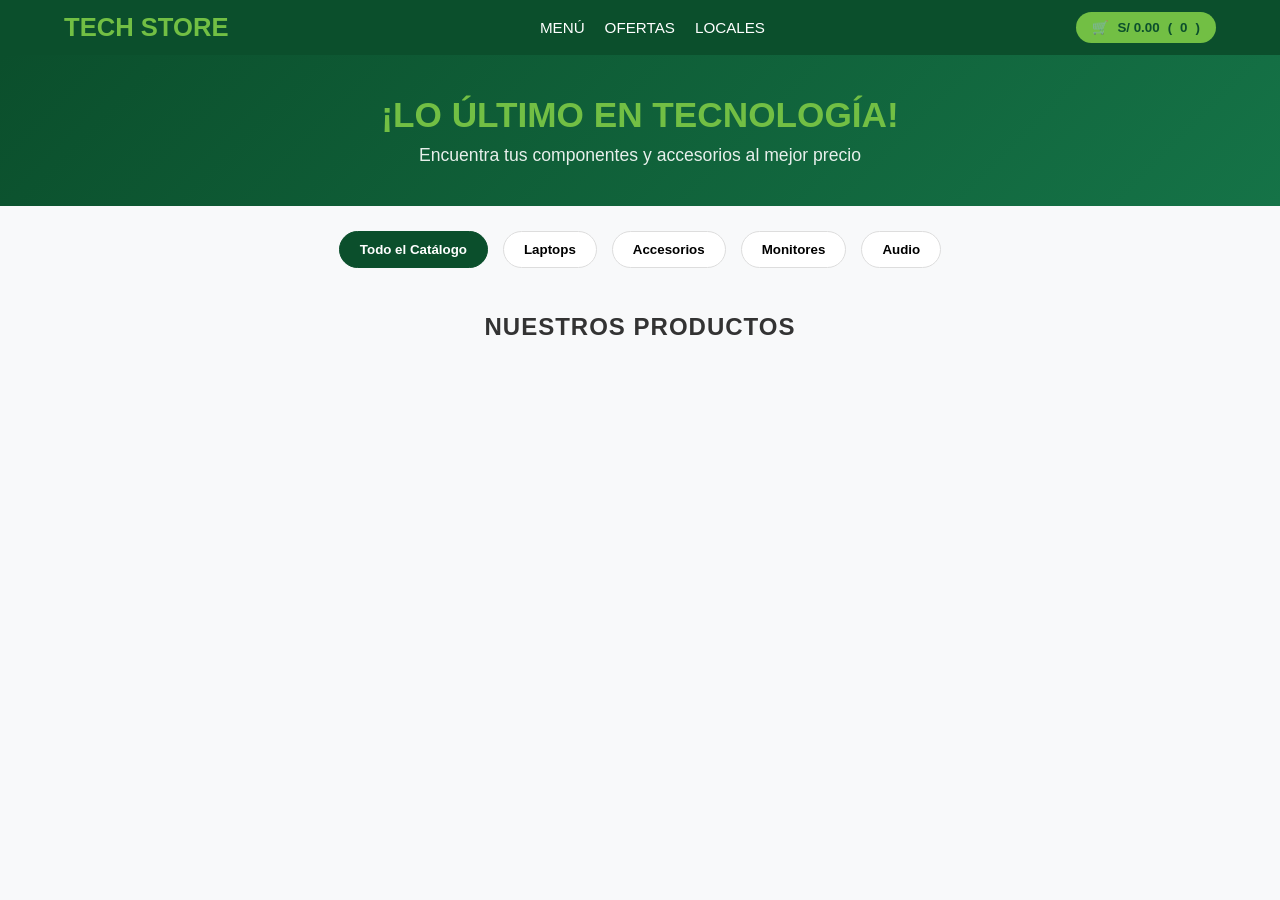
==== index.html @ baa401a2 "Tercer avance" ====
<!DOCTYPE html>
<html lang="es">
<head>
    <meta charset="UTF-8">
    <meta name="viewport" content="width=device-width, initial-scale=1.0">
    <title>Mi Tienda Tech</title>
    <style>
        * { box-sizing: border-box; margin: 0; padding: 0; font-family: 'Segoe UI', Tahoma, Geneva, Verdana, sans-serif; }
        body { background-color: #f8f9fa; color: #333; }

        /* HEADER / NAVBAR */
        header {
            background-color: #0b4f2c; /* Verde oscuro estilo Papa Johns */
            color: white;
            padding: 12px 5%;
            display: flex;
            justify-content: space-between;
            align-items: center;
            position: sticky;
            top: 0;
            z-index: 1000;
        }
        .logo { font-size: 1.6rem; font-weight: bold; color: #72bf44; text-decoration: none; }
        .nav-links { display: flex; gap: 20px; list-style: none; }
        .nav-links a { color: white; text-decoration: none; font-weight: 500; font-size: 0.95rem; }
        .cart-btn {
            background-color: #72bf44; /* Verde brillante */
            color: #0b4f2c;
            border: none;
            padding: 8px 16px;
            border-radius: 20px;
            font-weight: bold;
            cursor: pointer;
            display: flex;
            align-items: center;
            gap: 8px;
        }

        /* BANNER HERO */
        .hero {
            background: linear-gradient(135deg, #0b4f2c 0%, #157347 100%);
            color: white;
            padding: 40px 5%;
            text-align: center;
        }
        .hero h1 { font-size: 2.2rem; color: #72bf44; margin-bottom: 10px; }
        .hero p { font-size: 1.1rem; opacity: 0.9; }

        /* SUBCATÁLOGOS / CATEGORÍAS */
        .categories-container {
            display: flex;
            justify-content: center;
            gap: 15px;
            padding: 25px 5%;
            overflow-x: auto;
        }
        .category-chip {
            background: white;
            border: 1px solid #ddd;
            padding: 10px 20px;
            border-radius: 25px;
            cursor: pointer;
            font-weight: 600;
            transition: all 0.2s;
            white-space: nowrap;
        }
        .category-chip:hover, .category-chip.active {
            background-color: #0b4f2c;
            color: white;
            border-color: #0b4f2c;
        }

        /* GRILLA DE PRODUCTOS */
        .catalog-title { text-align: center; margin: 20px 0; font-size: 1.5rem; text-transform: uppercase; letter-spacing: 1px; }
        .products-grid {
            display: grid;
            grid-template-columns: repeat(auto-fill, minmax(220px, 1fr));
            gap: 20px;
            padding: 0 5% 40px 5%;
            max-width: 1200px;
            margin: 0 auto;
        }
        .product-card {
            background: white;
            border-radius: 12px;
            padding: 15px;
            box-shadow: 0 4px 12px rgba(0,0,0,0.05);
            display: flex;
            flex-direction: column;
            justify-content: space-between;
            transition: transform 0.2s;
        }
        .product-card:hover { transform: translateY(-4px); }
        .product-card img {
            width: 100%;
            height: 140px;
            object-fit: cover;
            border-radius: 8px;
            background: #f0f0f0;
        }
        .product-title { font-size: 1rem; margin: 12px 0 6px 0; }
        .product-price { font-size: 1.2rem; font-weight: bold; color: #0b4f2c; margin-bottom: 12px; }
        .add-btn {
            background-color: #72bf44;
            color: #000;
            border: none;
            padding: 10px;
            border-radius: 6px;
            font-weight: bold;
            cursor: pointer;
            width: 100%;
            transition: background 0.2s;
        }
        .add-btn:hover { background-color: #5da037; }
    </style>
</head>
<body>

    <!-- NAVBAR -->
    <header>
        <a href="#" class="logo">TECH STORE</a>
        <ul class="nav-links">
            <li><a href="#">MENÚ</a></li>
            <li><a href="#">OFERTAS</a></li>
            <li><a href="#">LOCALES</a></li>
        </ul>
        <button class="cart-btn" onclick="alert('Abriendo carrito...')">
            🛒 <span id="cart-total">S/ 0.00</span> (<span id="cart-count">0</span>)
        </button>
    </header>

    <!-- BANNER PROMOCIONAL -->
    <section class="hero">
        <h1>¡LO ÚLTIMO EN TECNOLOGÍA!</h1>
        <p>Encuentra tus componentes y accesorios al mejor precio</p>
    </section>

    <!-- SUBCATÁLOGOS / CATEGORÍAS -->
    <div class="categories-container">
        <button class="category-chip active">Todo el Catálogo</button>
        <button class="category-chip">Laptops</button>
        <button class="category-chip">Accesorios</button>
        <button class="category-chip">Monitores</button>
        <button class="category-chip">Audio</button>
    </div>

    <h2 class="catalog-title">Nuestros Productos</h2>

    <!-- PRODUCTOS DESDE C++ -->
    <main class="products-grid" id="productos-container">
        <!-- Generado dinámicamente -->
    </main>

    <script>
        let totalCarrito = 0;
        let cantidadCarrito = 0;

        function agregarAlCarrito(precio) {
            totalCarrito += precio;
            cantidadCarrito += 1;
            document.getElementById('cart-total').innerText = `S/ ${totalCarrito.toFixed(2)}`;
            document.getElementById('cart-count').innerText = cantidadCarrito;
        }

        // Carga de datos desde Crow (C++)
        fetch('http://localhost:18080/api/productos')
            .then(response => response.json())
            .then(data => {
                const container = document.getElementById('productos-container');
                container.innerHTML = '';

                data.forEach(p => {
                    const nombreLimpio = p.nombre.replace(/_/g, ' ');
                    const card = document.createElement('div');
                    card.className = 'product-card';
                    card.innerHTML = `
                        <div>
                            <img src="${p.img}" alt="${nombreLimpio}" onerror="this.src='https://via.placeholder.com/150?text=Producto'">
                            <h3 class="product-title">${nombreLimpio}</h3>
                        </div>
                        <div>
                            <div class="product-price">S/ ${Number(p.precio).toFixed(2)}</div>
                            <button class="add-btn" onclick="agregarAlCarrito(${p.precio})">AGREGAR</button>
                        </div>
                    `;
                    container.appendChild(card);
                });
            })
            .catch(error => console.error('Error conectando con C++:', error));
    </script>
</body>
</html>
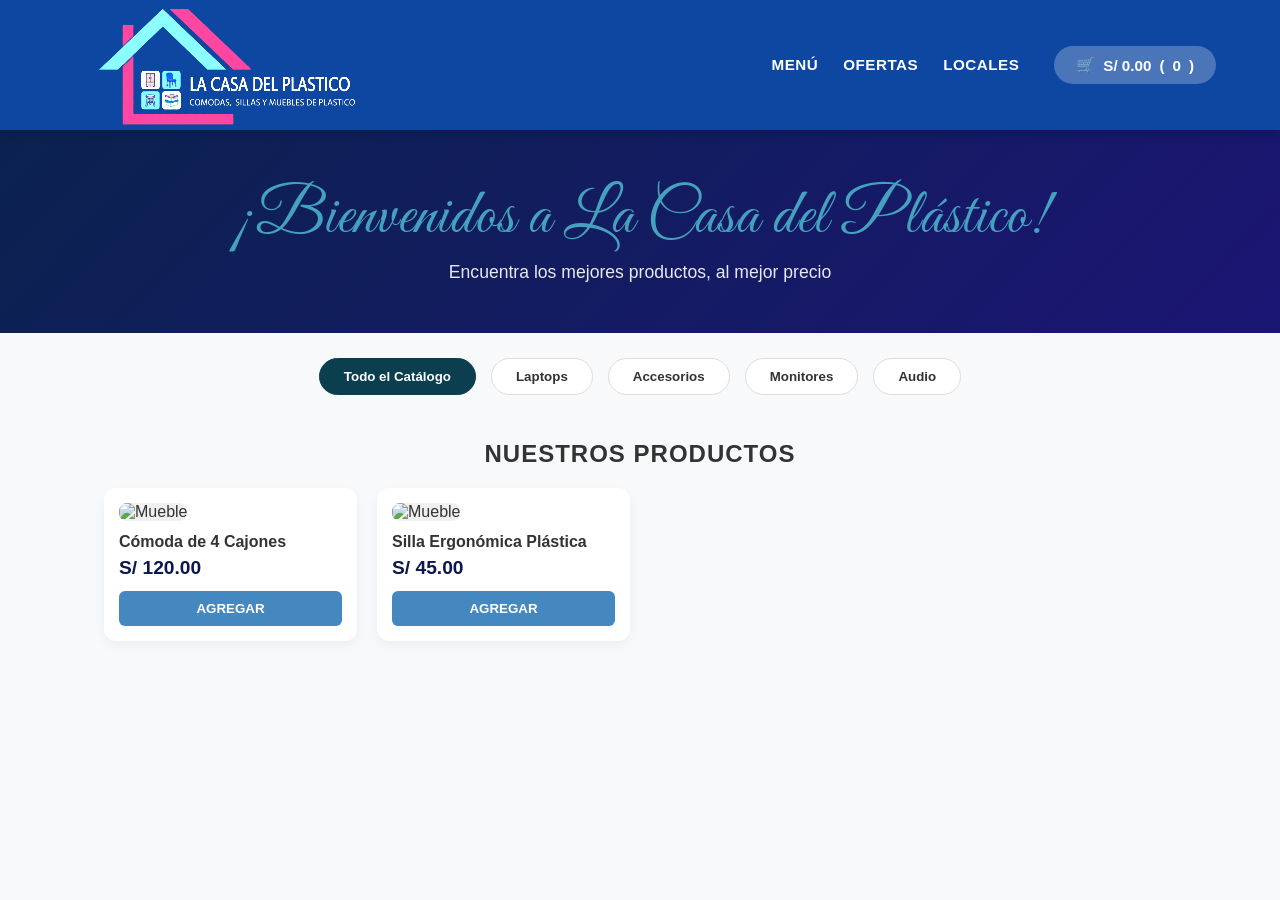
==== commit 31ab3db8: "Cuarto avance" ====
--- a/index.html
+++ b/index.html
@@ -3,48 +3,130 @@
 <head>
     <meta charset="UTF-8">
     <meta name="viewport" content="width=device-width, initial-scale=1.0">
-    <title>Mi Tienda Tech</title>
+    <title>La Casa del Plástico</title>
+    
+    <!-- IMPORTAMOS LA FUENTE ELEGANTE (Great Vibes) DESDE GOOGLE FONTS -->
+    <link rel="preconnect" href="https://fonts.googleapis.com">
+    <link rel="preconnect" href="https://fonts.gstatic.com" crossorigin>
+    <link href="https://fonts.googleapis.com/css2?family=Great+Vibes&display=swap" rel="stylesheet">
+
     <style>
-        * { box-sizing: border-box; margin: 0; padding: 0; font-family: 'Segoe UI', Tahoma, Geneva, Verdana, sans-serif; }
-        body { background-color: #f8f9fa; color: #333; }
+        * { 
+            box-sizing: border-box; 
+            margin: 0; 
+            padding: 0; 
+            font-family: 'Segoe UI', Tahoma, Geneva, Verdana, sans-serif; 
+        }
+        body { 
+            background-color: #f8f9fa; 
+            color: #333; 
+        }
 
         /* HEADER / NAVBAR */
         header {
-            background-color: #0b4f2c; /* Verde oscuro estilo Papa Johns */
+            background-color: #0d47a1; 
             color: white;
-            padding: 12px 5%;
+            padding: 10px 5%;
             display: flex;
             justify-content: space-between;
             align-items: center;
             position: sticky;
             top: 0;
             z-index: 1000;
-        }
-        .logo { font-size: 1.6rem; font-weight: bold; color: #72bf44; text-decoration: none; }
-        .nav-links { display: flex; gap: 20px; list-style: none; }
-        .nav-links a { color: white; text-decoration: none; font-weight: 500; font-size: 0.95rem; }
+            box-shadow: 0 4px 10px rgba(0, 0, 0, 0.15);
+            height: 130px; 
+            overflow: hidden; 
+        }
+
+        /* LOGO PROPORCIONAL Y ENCUADRADO */
+        .logo-container {
+            display: flex;
+            align-items: center;
+            text-decoration: none;
+            height: 100%; 
+            width: 380px; 
+        }
+
+        .logo-img {
+            height: 80%; 
+            width: auto;
+            object-fit: contain;
+            transform: scale(1.5); 
+            transform-origin: left center;
+            margin-left: 25px;
+            margin-top: 0;
+            mix-blend-mode: screen; 
+            filter: contrast(170%) brightness(110%);
+        }
+
+        /* NAVEGACIÓN Y CARRITO */
+        .nav-right-group {
+            display: flex;
+            align-items: center;
+            gap: 35px;
+        }
+
+        .nav-links { 
+            display: flex; 
+            gap: 25px; 
+            list-style: none; 
+        }
+
+        .nav-links a { 
+            color: white; 
+            text-decoration: none; 
+            font-weight: 700; 
+            font-size: 0.95rem; 
+            letter-spacing: 0.5px;
+            transition: color 0.2s;
+        }
+
+        .nav-links a:hover {
+            color: #90caf9;
+        }
+
         .cart-btn {
-            background-color: #72bf44; /* Verde brillante */
-            color: #0b4f2c;
+            background-color: rgba(255, 255, 255, 0.25);
+            color: white;
             border: none;
-            padding: 8px 16px;
-            border-radius: 20px;
+            padding: 10px 22px;
+            border-radius: 30px;
             font-weight: bold;
+            font-size: 0.95rem;
             cursor: pointer;
             display: flex;
             align-items: center;
             gap: 8px;
-        }
-
-        /* BANNER HERO */
+            transition: background-color 0.2s;
+        }
+
+        .cart-btn:hover {
+            background-color: rgba(255, 255, 255, 0.35);
+        }
+
+        /* BANNER HERO CON NUEVA TIPOGRAFÍA ELEGANTE */
         .hero {
-            background: linear-gradient(135deg, #0b4f2c 0%, #157347 100%);
+            background: linear-gradient(135deg, #0b224f 0%, #1b1573 100%);
             color: white;
-            padding: 40px 5%;
+            padding: 50px 5%;
             text-align: center;
         }
-        .hero h1 { font-size: 2.2rem; color: #72bf44; margin-bottom: 10px; }
-        .hero p { font-size: 1.1rem; opacity: 0.9; }
+
+        .hero h1 { 
+            font-family: 'Great Vibes', cursive; /* Aplica la fuente estilizada */
+            font-size: 4rem; /* Se aumenta el tamaño ya que las fuentes cursivas son más delgadas */
+            color: #44a2bf; 
+            margin-bottom: 5px; 
+            font-weight: 400; /* Peso normal para resaltar las curvas */
+            letter-spacing: 1px;
+            line-height: 1.2;
+        }
+
+        .hero p { 
+            font-size: 1.1rem; 
+            opacity: 0.9; 
+            font-family: 'Segoe UI', Tahoma, Geneva, Verdana, sans-serif;
+        }
 
         /* SUBCATÁLOGOS / CATEGORÍAS */
         .categories-container {
@@ -54,24 +136,34 @@
             padding: 25px 5%;
             overflow-x: auto;
         }
+
         .category-chip {
             background: white;
             border: 1px solid #ddd;
-            padding: 10px 20px;
+            padding: 10px 24px;
             border-radius: 25px;
             cursor: pointer;
             font-weight: 600;
             transition: all 0.2s;
             white-space: nowrap;
-        }
+            color: #333;
+        }
+
         .category-chip:hover, .category-chip.active {
-            background-color: #0b4f2c;
+            background-color: #0b3e4f;
             color: white;
-            border-color: #0b4f2c;
+            border-color: #0b3e4f;
         }
 
         /* GRILLA DE PRODUCTOS */
-        .catalog-title { text-align: center; margin: 20px 0; font-size: 1.5rem; text-transform: uppercase; letter-spacing: 1px; }
+        .catalog-title { 
+            text-align: center; 
+            margin: 20px 0; 
+            font-size: 1.5rem; 
+            text-transform: uppercase; 
+            letter-spacing: 1px; 
+        }
+
         .products-grid {
             display: grid;
             grid-template-columns: repeat(auto-fill, minmax(220px, 1fr));
@@ -80,6 +172,7 @@
             max-width: 1200px;
             margin: 0 auto;
         }
+
         .product-card {
             background: white;
             border-radius: 12px;
@@ -90,7 +183,11 @@
             justify-content: space-between;
             transition: transform 0.2s;
         }
-        .product-card:hover { transform: translateY(-4px); }
+
+        .product-card:hover { 
+            transform: translateY(-4px); 
+        }
+
         .product-card img {
             width: 100%;
             height: 140px;
@@ -98,11 +195,22 @@
             border-radius: 8px;
             background: #f0f0f0;
         }
-        .product-title { font-size: 1rem; margin: 12px 0 6px 0; }
-        .product-price { font-size: 1.2rem; font-weight: bold; color: #0b4f2c; margin-bottom: 12px; }
+
+        .product-title { 
+            font-size: 1rem; 
+            margin: 12px 0 6px 0; 
+        }
+
+        .product-price { 
+            font-size: 1.2rem; 
+            font-weight: bold; 
+            color: #0b174f; 
+            margin-bottom: 12px; 
+        }
+
         .add-btn {
-            background-color: #72bf44;
-            color: #000;
+            background-color: #4488bf;
+            color: #ffffff;
             border: none;
             padding: 10px;
             border-radius: 6px;
@@ -111,28 +219,37 @@
             width: 100%;
             transition: background 0.2s;
         }
-        .add-btn:hover { background-color: #5da037; }
+
+        .add-btn:hover { 
+            background-color: #3f81bf; 
+        }
     </style>
 </head>
 <body>
 
     <!-- NAVBAR -->
     <header>
-        <a href="#" class="logo">TECH STORE</a>
-        <ul class="nav-links">
-            <li><a href="#">MENÚ</a></li>
-            <li><a href="#">OFERTAS</a></li>
-            <li><a href="#">LOCALES</a></li>
-        </ul>
-        <button class="cart-btn" onclick="alert('Abriendo carrito...')">
-            🛒 <span id="cart-total">S/ 0.00</span> (<span id="cart-count">0</span>)
-        </button>
+        <a href="#" class="logo-container">
+            <img src="logo.png" alt="La Casa del Plástico" class="logo-img">
+        </a>
+
+        <div class="nav-right-group">
+            <ul class="nav-links">
+                <li><a href="#">MENÚ</a></li>
+                <li><a href="#">OFERTAS</a></li>
+                <li><a href="#">LOCALES</a></li>
+            </ul>
+
+            <button class="cart-btn" onclick="alert('Abriendo carrito...')">
+                🛒 <span id="cart-total">S/ 0.00</span> (<span id="cart-count">0</span>)
+            </button>
+        </div>
     </header>
 
-    <!-- BANNER PROMOCIONAL -->
+    <!-- BANNER PROMOCIONAL CON TEXTO ELEGANTE -->
     <section class="hero">
-        <h1>¡LO ÚLTIMO EN TECNOLOGÍA!</h1>
-        <p>Encuentra tus componentes y accesorios al mejor precio</p>
+        <h1>¡Bienvenidos a La Casa del Plástico!</h1>
+        <p>Encuentra los mejores productos, al mejor precio</p>
     </section>
 
     <!-- SUBCATÁLOGOS / CATEGORÍAS -->
@@ -146,9 +263,28 @@
 
     <h2 class="catalog-title">Nuestros Productos</h2>
 
-    <!-- PRODUCTOS DESDE C++ -->
-    <main class="products-grid" id="productos-container">
-        <!-- Generado dinámicamente -->
+    <!-- GRILLA DE PRODUCTOS -->
+    <main class="products-grid">
+        <div class="product-card">
+            <div>
+                <img src="https://via.placeholder.com/150" alt="Mueble">
+                <h3 class="product-title">Cómoda de 4 Cajones</h3>
+            </div>
+            <div>
+                <div class="product-price">S/ 120.00</div>
+                <button class="add-btn" onclick="agregarAlCarrito(120)">AGREGAR</button>
+            </div>
+        </div>
+        <div class="product-card">
+            <div>
+                <img src="https://via.placeholder.com/150" alt="Mueble">
+                <h3 class="product-title">Silla Ergonómica Plástica</h3>
+            </div>
+            <div>
+                <div class="product-price">S/ 45.00</div>
+                <button class="add-btn" onclick="agregarAlCarrito(45)">AGREGAR</button>
+            </div>
+        </div>
     </main>
 
     <script>
@@ -161,32 +297,6 @@
             document.getElementById('cart-total').innerText = `S/ ${totalCarrito.toFixed(2)}`;
             document.getElementById('cart-count').innerText = cantidadCarrito;
         }
-
-        // Carga de datos desde Crow (C++)
-        fetch('http://localhost:18080/api/productos')
-            .then(response => response.json())
-            .then(data => {
-                const container = document.getElementById('productos-container');
-                container.innerHTML = '';
-
-                data.forEach(p => {
-                    const nombreLimpio = p.nombre.replace(/_/g, ' ');
-                    const card = document.createElement('div');
-                    card.className = 'product-card';
-                    card.innerHTML = `
-                        <div>
-                            <img src="${p.img}" alt="${nombreLimpio}" onerror="this.src='https://via.placeholder.com/150?text=Producto'">
-                            <h3 class="product-title">${nombreLimpio}</h3>
-                        </div>
-                        <div>
-                            <div class="product-price">S/ ${Number(p.precio).toFixed(2)}</div>
-                            <button class="add-btn" onclick="agregarAlCarrito(${p.precio})">AGREGAR</button>
-                        </div>
-                    `;
-                    container.appendChild(card);
-                });
-            })
-            .catch(error => console.error('Error conectando con C++:', error));
     </script>
 </body>
 </html>
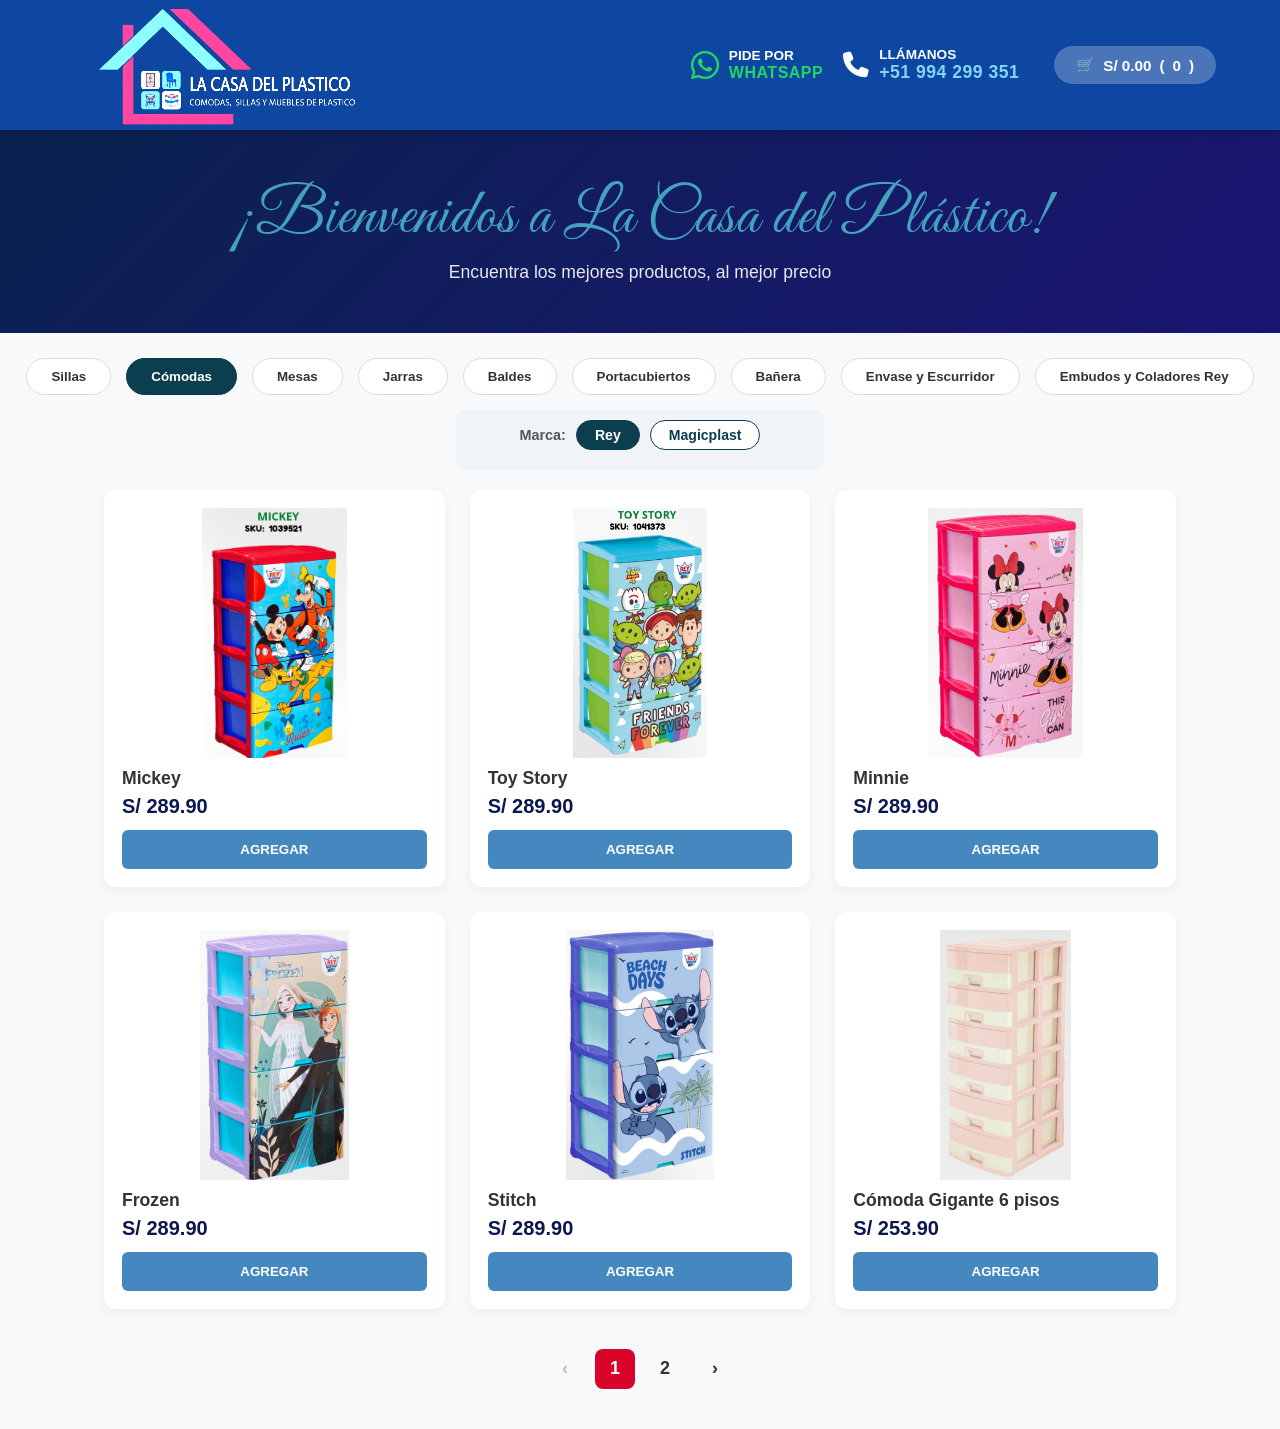
==== commit 420fca5c: "Quinto avance" ====
--- a/index.html
+++ b/index.html
@@ -10,6 +10,9 @@
     <link rel="preconnect" href="https://fonts.gstatic.com" crossorigin>
     <link href="https://fonts.googleapis.com/css2?family=Great+Vibes&display=swap" rel="stylesheet">
 
+    <!-- IMPORTAMOS ICONOS DE FONTAWESOME PARA WHATSAPP Y TELÉFONO -->
+    <link rel="stylesheet" href="https://cdnjs.cloudflare.com/ajax/libs/font-awesome/6.4.0/css/all.min.css">
+
     <style>
         * { 
             box-sizing: border-box; 
@@ -59,32 +62,73 @@
             filter: contrast(170%) brightness(110%);
         }
 
-        /* NAVEGACIÓN Y CARRITO */
+        /* DERECHA DEL NAV: BOTONES DE CONTACTO Y CARRITO */
         .nav-right-group {
             display: flex;
             align-items: center;
-            gap: 35px;
-        }
-
-        .nav-links { 
-            display: flex; 
-            gap: 25px; 
-            list-style: none; 
-        }
-
-        .nav-links a { 
-            color: white; 
-            text-decoration: none; 
-            font-weight: 700; 
-            font-size: 0.95rem; 
+            gap: 25px;
+        }
+
+        /* SECCIÓN DE CONTACTO (WHATSAPP Y LLÁMANOS) */
+        .contact-group {
+            display: flex;
+            align-items: center;
+            gap: 20px;
+        }
+
+        .contact-item {
+            display: flex;
+            align-items: center;
+            gap: 10px;
+            text-decoration: none;
+            color: white;
+            transition: transform 0.2s;
+        }
+
+        .contact-item:hover {
+            transform: translateY(-2px);
+        }
+
+        /* ÍCONOS */
+        .icon-whatsapp {
+            font-size: 2rem;
+            color: #25D366;
+        }
+
+        .icon-phone {
+            font-size: 1.6rem;
+            color: white;
+        }
+
+        /* TEXTO DE CONTACTO */
+        .contact-text {
+            display: flex;
+            flex-direction: column;
+            line-height: 1.1;
+        }
+
+        .contact-text .label {
+            font-size: 0.85rem;
+            font-weight: 700;
+            color: #ffffff;
+            text-transform: uppercase;
+        }
+
+        .contact-text .value-wa {
+            font-size: 1rem;
+            font-weight: 900;
+            color: #25D366;
             letter-spacing: 0.5px;
-            transition: color 0.2s;
-        }
-
-        .nav-links a:hover {
-            color: #90caf9;
-        }
-
+        }
+
+        .contact-text .value-phone {
+            font-size: 1.1rem;
+            font-weight: 900;
+            color: #81d4fa;
+            letter-spacing: 0.5px;
+        }
+
+        /* BOTÓN DE CARRITO ESTILO CÁPSULA */
         .cart-btn {
             background-color: rgba(255, 255, 255, 0.25);
             color: white;
@@ -98,6 +142,7 @@
             align-items: center;
             gap: 8px;
             transition: background-color 0.2s;
+            margin-left: 10px;
         }
 
         .cart-btn:hover {
@@ -113,11 +158,11 @@
         }
 
         .hero h1 { 
-            font-family: 'Great Vibes', cursive; /* Aplica la fuente estilizada */
-            font-size: 4rem; /* Se aumenta el tamaño ya que las fuentes cursivas son más delgadas */
+            font-family: 'Great Vibes', cursive;
+            font-size: 4rem; 
             color: #44a2bf; 
             margin-bottom: 5px; 
-            font-weight: 400; /* Peso normal para resaltar las curvas */
+            font-weight: 400; 
             letter-spacing: 1px;
             line-height: 1.2;
         }
@@ -155,7 +200,43 @@
             border-color: #0b3e4f;
         }
 
-        /* GRILLA DE PRODUCTOS */
+        /* BARRA DE SUBCATEGORÍAS */
+        .subcategories-container {
+            display: flex;
+            justify-content: center;
+            align-items: center;
+            gap: 10px;
+            padding: 10px 5% 20px 5%;
+            background-color: #f0f4f8;
+            border-radius: 8px;
+            margin: -10px auto 20px auto;
+            max-width: fit-content;
+        }
+
+        .sub-label {
+            font-size: 0.9rem;
+            font-weight: bold;
+            color: #555;
+        }
+
+        .sub-chip {
+            background: #ffffff;
+            border: 1px solid #0b3e4f;
+            color: #0b3e4f;
+            padding: 6px 18px;
+            border-radius: 20px;
+            cursor: pointer;
+            font-weight: 600;
+            font-size: 0.88rem;
+            transition: all 0.2s;
+        }
+
+        .sub-chip:hover, .sub-chip.active {
+            background-color: #0b3e4f;
+            color: white;
+        }
+
+        /* GRILLA DE PRODUCTOS (AJUSTADA PARA MOSTRAR IMÁGENES MÁS GRANDES) */
         .catalog-title { 
             text-align: center; 
             margin: 20px 0; 
@@ -166,9 +247,9 @@
 
         .products-grid {
             display: grid;
-            grid-template-columns: repeat(auto-fill, minmax(220px, 1fr));
-            gap: 20px;
-            padding: 0 5% 40px 5%;
+            grid-template-columns: repeat(auto-fill, minmax(260px, 1fr));
+            gap: 25px;
+            padding: 0 5% 20px 5%;
             max-width: 1200px;
             margin: 0 auto;
         }
@@ -176,7 +257,7 @@
         .product-card {
             background: white;
             border-radius: 12px;
-            padding: 15px;
+            padding: 18px;
             box-shadow: 0 4px 12px rgba(0,0,0,0.05);
             display: flex;
             flex-direction: column;
@@ -190,19 +271,19 @@
 
         .product-card img {
             width: 100%;
-            height: 140px;
-            object-fit: cover;
-            border-radius: 8px;
-            background: #f0f0f0;
+            height: 250px;
+            object-fit: contain;
+            display: block;
+            margin-bottom: 10px;
         }
 
         .product-title { 
-            font-size: 1rem; 
-            margin: 12px 0 6px 0; 
+            font-size: 1.1rem; 
+            margin: 8px 0 6px 0; 
         }
 
         .product-price { 
-            font-size: 1.2rem; 
+            font-size: 1.25rem; 
             font-weight: bold; 
             color: #0b174f; 
             margin-bottom: 12px; 
@@ -212,7 +293,7 @@
             background-color: #4488bf;
             color: #ffffff;
             border: none;
-            padding: 10px;
+            padding: 12px;
             border-radius: 6px;
             font-weight: bold;
             cursor: pointer;
@@ -223,6 +304,45 @@
         .add-btn:hover { 
             background-color: #3f81bf; 
         }
+
+        /* BARRA DE PAGINACIÓN */
+        .pagination-container {
+            display: flex;
+            justify-content: center;
+            align-items: center;
+            gap: 10px;
+            margin: 20px auto 40px auto;
+        }
+
+        .page-btn {
+            border: none;
+            background-color: transparent;
+            color: #333;
+            font-size: 18px;
+            font-weight: bold;
+            width: 40px;
+            height: 40px;
+            border-radius: 8px;
+            cursor: pointer;
+            transition: all 0.2s ease;
+            display: flex;
+            align-items: center;
+            justify-content: center;
+        }
+
+        .page-btn:hover:not(:disabled) {
+            background-color: #e0e0e0;
+        }
+
+        .page-btn.active {
+            background-color: #d90429; /* Rojo llamativo como tu imagen */
+            color: white;
+        }
+
+        .page-btn:disabled {
+            opacity: 0.3;
+            cursor: not-allowed;
+        }
     </style>
 </head>
 <body>
@@ -234,19 +354,32 @@
         </a>
 
         <div class="nav-right-group">
-            <ul class="nav-links">
-                <li><a href="#">MENÚ</a></li>
-                <li><a href="#">OFERTAS</a></li>
-                <li><a href="#">LOCALES</a></li>
-            </ul>
-
+            <div class="contact-group">
+                <a href="https://wa.me/51994299351" target="_blank" class="contact-item">
+                    <i class="fa-brands fa-whatsapp icon-whatsapp"></i>
+                    <div class="contact-text">
+                        <span class="label">Pide por</span>
+                        <span class="value-wa">WHATSAPP</span>
+                    </div>
+                </a>
+
+                <a href="tel:+51994299351" class="contact-item">
+                    <i class="fa-solid fa-phone icon-phone"></i>
+                    <div class="contact-text">
+                        <span class="label">Llámanos</span>
+                        <span class="value-phone">+51 994 299 351</span>
+                    </div>
+                </a>
+            </div>
+
+            <!-- CARRITO DE COMPRAS -->
             <button class="cart-btn" onclick="alert('Abriendo carrito...')">
                 🛒 <span id="cart-total">S/ 0.00</span> (<span id="cart-count">0</span>)
             </button>
         </div>
     </header>
 
-    <!-- BANNER PROMOCIONAL CON TEXTO ELEGANTE -->
+    <!-- BANNER PROMOCIONAL -->
     <section class="hero">
         <h1>¡Bienvenidos a La Casa del Plástico!</h1>
         <p>Encuentra los mejores productos, al mejor precio</p>
@@ -254,42 +387,40 @@
 
     <!-- SUBCATÁLOGOS / CATEGORÍAS -->
     <div class="categories-container">
-        <button class="category-chip active">Todo el Catálogo</button>
-        <button class="category-chip">Laptops</button>
-        <button class="category-chip">Accesorios</button>
-        <button class="category-chip">Monitores</button>
-        <button class="category-chip">Audio</button>
+        <button class="category-chip" data-category="sillas">Sillas</button>
+        <button class="category-chip active" data-category="comodas" id="btn-comodas">Cómodas</button>
+        <button class="category-chip" data-category="mesas">Mesas</button>
+        <button class="category-chip" data-category="jarras">Jarras</button>
+        <button class="category-chip" data-category="baldes">Baldes</button>
+        <button class="category-chip" data-category="portacubiertos">Portacubiertos</button>
+        <button class="category-chip" data-category="bañera">Bañera</button>
+        <button class="category-chip" data-category="envase">Envase y Escurridor</button>
+        <button class="category-chip" data-category="embudos">Embudos y Coladores Rey</button>
     </div>
 
-    <h2 class="catalog-title">Nuestros Productos</h2>
+    <!-- SUBCATEGORÍAS (CÓMODAS REY / MAGICPLAST) -->
+    <div class="subcategories-container" id="subcategories-comodas" style="display: flex;">
+        <span class="sub-label">Marca:</span>
+        <button class="sub-chip active" data-subcategory="comodas-rey">Rey</button>
+        <button class="sub-chip" data-subcategory="comodas-magicplast">Magicplast</button>
+    </div>
 
     <!-- GRILLA DE PRODUCTOS -->
-    <main class="products-grid">
-        <div class="product-card">
-            <div>
-                <img src="https://via.placeholder.com/150" alt="Mueble">
-                <h3 class="product-title">Cómoda de 4 Cajones</h3>
-            </div>
-            <div>
-                <div class="product-price">S/ 120.00</div>
-                <button class="add-btn" onclick="agregarAlCarrito(120)">AGREGAR</button>
-            </div>
-        </div>
-        <div class="product-card">
-            <div>
-                <img src="https://via.placeholder.com/150" alt="Mueble">
-                <h3 class="product-title">Silla Ergonómica Plástica</h3>
-            </div>
-            <div>
-                <div class="product-price">S/ 45.00</div>
-                <button class="add-btn" onclick="agregarAlCarrito(45)">AGREGAR</button>
-            </div>
-        </div>
+    <main class="products-grid" id="products-container">
+        <!-- El JS cargará los productos aquí -->
     </main>
+
+    <!-- CONTENEDOR DE PAGINACIÓN -->
+    <div id="paginacion" class="pagination-container"></div>
 
     <script>
         let totalCarrito = 0;
         let cantidadCarrito = 0;
+
+        // VARIABLES GLOBALES DE PAGINACIÓN
+        let paginaActual = 1;
+        const productosPorPagina = 6;
+        let productosFiltradosGlobales = [];
 
         function agregarAlCarrito(precio) {
             totalCarrito += precio;
@@ -297,6 +428,143 @@
             document.getElementById('cart-total').innerText = `S/ ${totalCarrito.toFixed(2)}`;
             document.getElementById('cart-count').innerText = cantidadCarrito;
         }
+
+        document.addEventListener('DOMContentLoaded', () => {
+            const productsContainer = document.getElementById('products-container');
+            const mainCategoryButtons = document.querySelectorAll('.category-chip');
+            const subCategoryContainer = document.getElementById('subcategories-comodas');
+            const subCategoryButtons = document.querySelectorAll('.sub-chip');
+
+            function cargarProductosCategoria(archivoJson, subcategoriaFiltro = null) {
+                productsContainer.innerHTML = '<p style="grid-column: 1/-1; text-align: center;">Cargando productos...</p>';
+
+                fetch(`datos/${archivoJson}.json`)
+                    .then(response => {
+                        if (!response.ok) throw new Error('Archivo no encontrado');
+                        return response.json();
+                    })
+                    .then(productos => {
+                        if (subcategoriaFiltro) {
+                            productosFiltradosGlobales = productos.filter(p => p.subcategoria === subcategoriaFiltro);
+                        } else {
+                            productosFiltradosGlobales = productos;
+                        }
+
+                        paginaActual = 1; // Reiniciar a la primera página
+                        mostrarPagina(paginaActual);
+                    })
+                    .catch(error => {
+                        console.error('Error:', error);
+                        productsContainer.innerHTML = '<p style="grid-column: 1/-1; text-align: center;">No hay productos disponibles en esta sección.</p>';
+                        document.getElementById('paginacion').innerHTML = '';
+                    });
+            }
+
+            function mostrarPagina(pagina) {
+                paginaActual = pagina;
+                const inicio = (pagina - 1) * productosPorPagina;
+                const fin = inicio + productosPorPagina;
+                const productosPagina = productosFiltradosGlobales.slice(inicio, fin);
+
+                renderGrilla(productosPagina);
+                renderPaginacion();
+            }
+
+            function renderGrilla(listaProductos) {
+                productsContainer.innerHTML = '';
+
+                if (listaProductos.length === 0) {
+                    productsContainer.innerHTML = '<p style="grid-column: 1/-1; text-align: center;">No hay productos disponibles.</p>';
+                    return;
+                }
+
+                listaProductos.forEach(prod => {
+                    const card = document.createElement('div');
+                    card.className = 'product-card';
+                    card.innerHTML = `
+                        <div>
+                            <img src="${prod.imagen}" alt="${prod.nombre}">
+                            <h3 class="product-title">${prod.nombre}</h3>
+                        </div>
+                        <div>
+                            <div class="product-price">S/ ${prod.precio.toFixed(2)}</div>
+                            <button class="add-btn" onclick="agregarAlCarrito(${prod.precio})">AGREGAR</button>
+                        </div>
+                    `;
+                    productsContainer.appendChild(card);
+                });
+            }
+
+            function renderPaginacion() {
+                const containerPaginacion = document.getElementById('paginacion');
+                containerPaginacion.innerHTML = '';
+
+                const totalPaginas = Math.ceil(productosFiltradosGlobales.length / productosPorPagina);
+
+                if (totalPaginas <= 1) return;
+
+                // Botón Anterior (<)
+                const btnAnt = document.createElement('button');
+                btnAnt.className = 'page-btn';
+                btnAnt.innerText = '‹';
+                btnAnt.disabled = paginaActual === 1;
+                btnAnt.onclick = () => mostrarPagina(paginaActual - 1);
+                containerPaginacion.appendChild(btnAnt);
+
+                // Botones Numéricos
+                for (let i = 1; i <= totalPaginas; i++) {
+                    const btnNum = document.createElement('button');
+                    btnNum.className = `page-btn ${i === paginaActual ? 'active' : ''}`;
+                    btnNum.innerText = i;
+                    btnNum.onclick = () => mostrarPagina(i);
+                    containerPaginacion.appendChild(btnNum);
+                }
+
+                // Botón Siguiente (>)
+                const btnSig = document.createElement('button');
+                btnSig.className = 'page-btn';
+                btnSig.innerText = '›';
+                btnSig.disabled = paginaActual === totalPaginas;
+                btnSig.onclick = () => mostrarPagina(paginaActual + 1);
+                containerPaginacion.appendChild(btnSig);
+            }
+
+            // Carga por defecto directo a Cómodas (Rey)
+            cargarProductosCategoria('comodas', 'comodas-rey');
+
+            // Clics en Categorías Principales
+            mainCategoryButtons.forEach(button => {
+                button.addEventListener('click', () => {
+                    mainCategoryButtons.forEach(btn => btn.classList.remove('active'));
+                    button.classList.add('active');
+
+                    const category = button.getAttribute('data-category');
+
+                    if (category === 'comodas') {
+                        subCategoryContainer.style.display = 'flex';
+                        subCategoryButtons.forEach(btn => btn.classList.remove('active'));
+                        subCategoryButtons[0].classList.add('active');
+
+                        const subcategoryInicial = subCategoryButtons[0].getAttribute('data-subcategory');
+                        cargarProductosCategoria('comodas', subcategoryInicial);
+                    } else {
+                        subCategoryContainer.style.display = 'none';
+                        cargarProductosCategoria(category);
+                    }
+                });
+            });
+
+            // Clics en Subcategorías (Rey / Magicplast)
+            subCategoryButtons.forEach(button => {
+                button.addEventListener('click', () => {
+                    subCategoryButtons.forEach(btn => btn.classList.remove('active'));
+                    button.classList.add('active');
+
+                    const subcategory = button.getAttribute('data-subcategory');
+                    cargarProductosCategoria('comodas', subcategory);
+                });
+            });
+        });
     </script>
 </body>
 </html>
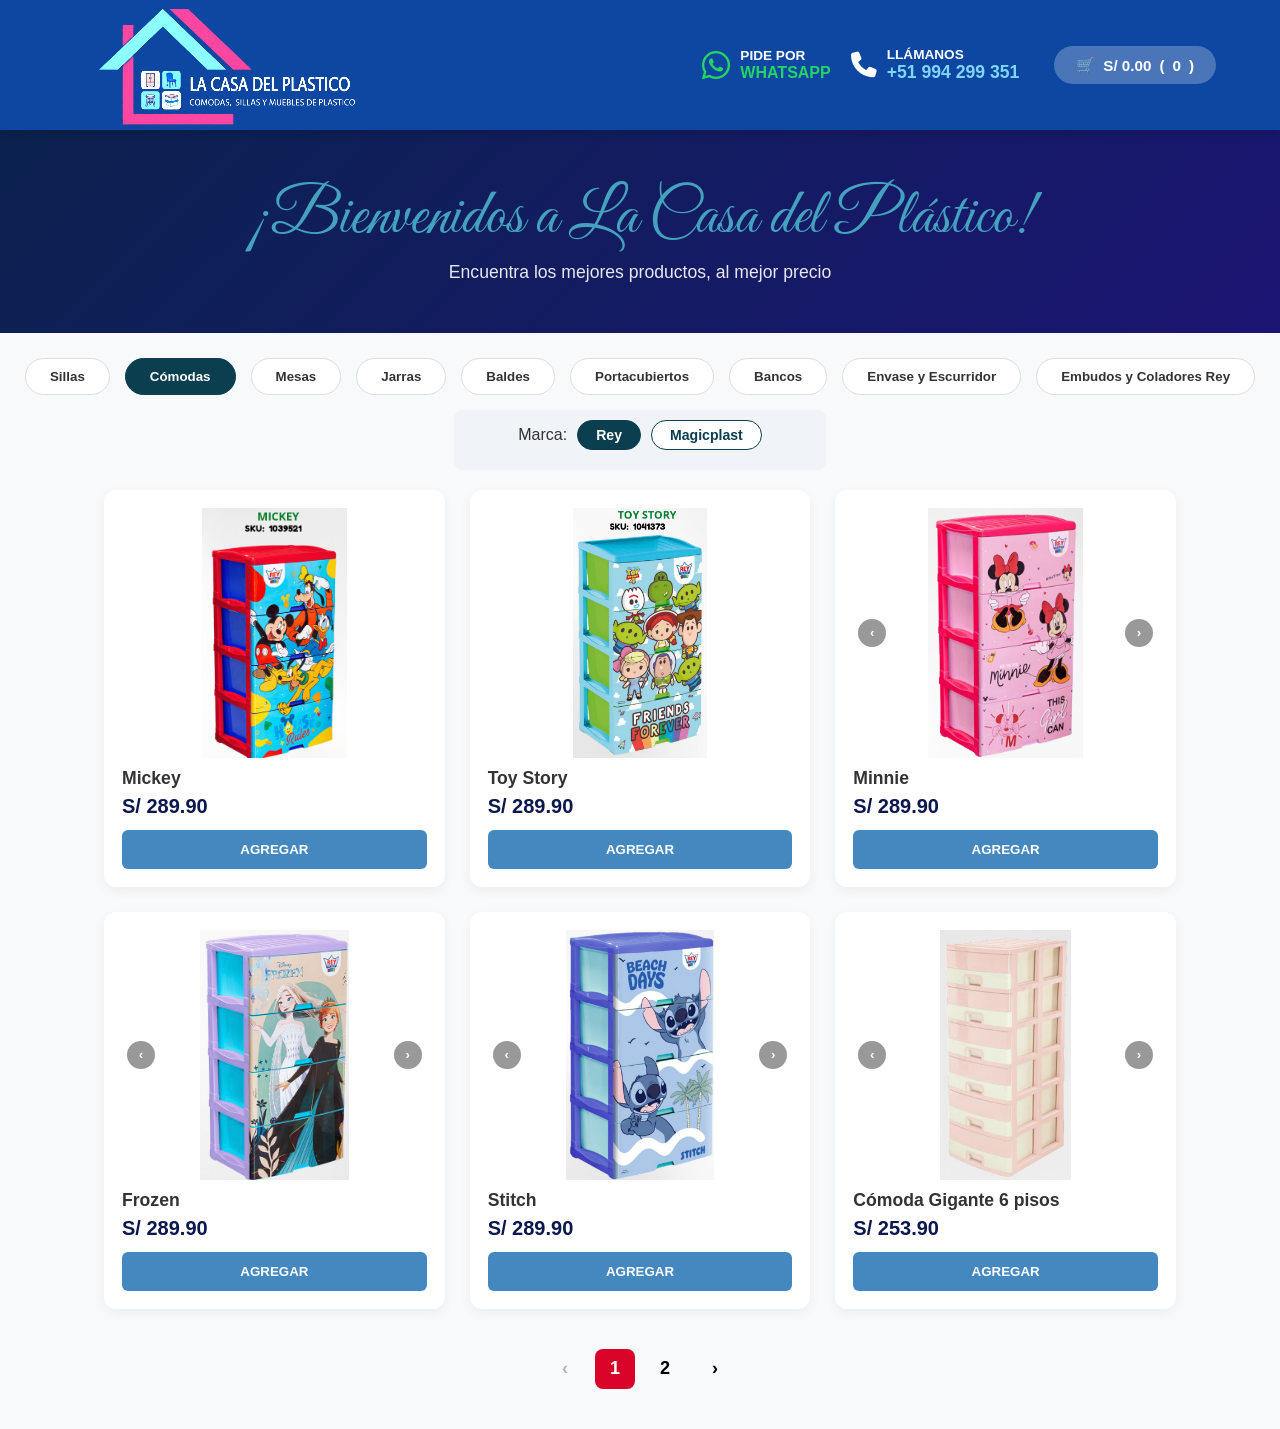
==== commit 4cd52145: "Sexto avance" ====
--- a/index.html
+++ b/index.html
@@ -5,12 +5,10 @@
     <meta name="viewport" content="width=device-width, initial-scale=1.0">
     <title>La Casa del Plástico</title>
     
-    <!-- IMPORTAMOS LA FUENTE ELEGANTE (Great Vibes) DESDE GOOGLE FONTS -->
+    <!-- FUENTES E ÍCONOS -->
     <link rel="preconnect" href="https://fonts.googleapis.com">
     <link rel="preconnect" href="https://fonts.gstatic.com" crossorigin>
     <link href="https://fonts.googleapis.com/css2?family=Great+Vibes&display=swap" rel="stylesheet">
-
-    <!-- IMPORTAMOS ICONOS DE FONTAWESOME PARA WHATSAPP Y TELÉFONO -->
     <link rel="stylesheet" href="https://cdnjs.cloudflare.com/ajax/libs/font-awesome/6.4.0/css/all.min.css">
 
     <style>
@@ -41,7 +39,6 @@
             overflow: hidden; 
         }
 
-        /* LOGO PROPORCIONAL Y ENCUADRADO */
         .logo-container {
             display: flex;
             align-items: center;
@@ -57,19 +54,16 @@
             transform: scale(1.5); 
             transform-origin: left center;
             margin-left: 25px;
-            margin-top: 0;
             mix-blend-mode: screen; 
             filter: contrast(170%) brightness(110%);
         }
 
-        /* DERECHA DEL NAV: BOTONES DE CONTACTO Y CARRITO */
         .nav-right-group {
             display: flex;
             align-items: center;
             gap: 25px;
         }
 
-        /* SECCIÓN DE CONTACTO (WHATSAPP Y LLÁMANOS) */
         .contact-group {
             display: flex;
             align-items: center;
@@ -85,22 +79,11 @@
             transition: transform 0.2s;
         }
 
-        .contact-item:hover {
-            transform: translateY(-2px);
-        }
-
-        /* ÍCONOS */
-        .icon-whatsapp {
-            font-size: 2rem;
-            color: #25D366;
-        }
-
-        .icon-phone {
-            font-size: 1.6rem;
-            color: white;
-        }
-
-        /* TEXTO DE CONTACTO */
+        .contact-item:hover { transform: translateY(-2px); }
+
+        .icon-whatsapp { font-size: 2rem; color: #25D366; }
+        .icon-phone { font-size: 1.6rem; color: white; }
+
         .contact-text {
             display: flex;
             flex-direction: column;
@@ -114,21 +97,10 @@
             text-transform: uppercase;
         }
 
-        .contact-text .value-wa {
-            font-size: 1rem;
-            font-weight: 900;
-            color: #25D366;
-            letter-spacing: 0.5px;
-        }
-
-        .contact-text .value-phone {
-            font-size: 1.1rem;
-            font-weight: 900;
-            color: #81d4fa;
-            letter-spacing: 0.5px;
-        }
-
-        /* BOTÓN DE CARRITO ESTILO CÁPSULA */
+        .contact-text .value-wa { font-size: 1rem; font-weight: 900; color: #25D366; }
+        .contact-text .value-phone { font-size: 1.1rem; font-weight: 900; color: #81d4fa; }
+
+        /* BOTÓN DE CARRITO */
         .cart-btn {
             background-color: rgba(255, 255, 255, 0.25);
             color: white;
@@ -145,11 +117,9 @@
             margin-left: 10px;
         }
 
-        .cart-btn:hover {
-            background-color: rgba(255, 255, 255, 0.35);
-        }
-
-        /* BANNER HERO CON NUEVA TIPOGRAFÍA ELEGANTE */
+        .cart-btn:hover { background-color: rgba(255, 255, 255, 0.35); }
+
+        /* BANNER HERO */
         .hero {
             background: linear-gradient(135deg, #0b224f 0%, #1b1573 100%);
             color: white;
@@ -163,17 +133,12 @@
             color: #44a2bf; 
             margin-bottom: 5px; 
             font-weight: 400; 
-            letter-spacing: 1px;
             line-height: 1.2;
         }
 
-        .hero p { 
-            font-size: 1.1rem; 
-            opacity: 0.9; 
-            font-family: 'Segoe UI', Tahoma, Geneva, Verdana, sans-serif;
-        }
-
-        /* SUBCATÁLOGOS / CATEGORÍAS */
+        .hero p { font-size: 1.1rem; opacity: 0.9; }
+
+        /* CATEGORÍAS */
         .categories-container {
             display: flex;
             justify-content: center;
@@ -200,7 +165,6 @@
             border-color: #0b3e4f;
         }
 
-        /* BARRA DE SUBCATEGORÍAS */
         .subcategories-container {
             display: flex;
             justify-content: center;
@@ -211,12 +175,6 @@
             border-radius: 8px;
             margin: -10px auto 20px auto;
             max-width: fit-content;
-        }
-
-        .sub-label {
-            font-size: 0.9rem;
-            font-weight: bold;
-            color: #555;
         }
 
         .sub-chip {
@@ -236,15 +194,7 @@
             color: white;
         }
 
-        /* GRILLA DE PRODUCTOS (AJUSTADA PARA MOSTRAR IMÁGENES MÁS GRANDES) */
-        .catalog-title { 
-            text-align: center; 
-            margin: 20px 0; 
-            font-size: 1.5rem; 
-            text-transform: uppercase; 
-            letter-spacing: 1px; 
-        }
-
+        /* GRILLA */
         .products-grid {
             display: grid;
             grid-template-columns: repeat(auto-fill, minmax(260px, 1fr));
@@ -265,29 +215,52 @@
             transition: transform 0.2s;
         }
 
-        .product-card:hover { 
-            transform: translateY(-4px); 
-        }
-
-        .product-card img {
+        .product-card:hover { transform: translateY(-4px); }
+
+        .img-slider-container {
+            position: relative;
             width: 100%;
             height: 250px;
+            margin-bottom: 10px;
+            display: flex;
+            align-items: center;
+            justify-content: center;
+        }
+
+        .img-slider-container img {
+            width: 100%;
+            height: 100%;
             object-fit: contain;
-            display: block;
-            margin-bottom: 10px;
-        }
-
-        .product-title { 
-            font-size: 1.1rem; 
-            margin: 8px 0 6px 0; 
-        }
-
-        .product-price { 
-            font-size: 1.25rem; 
-            font-weight: bold; 
-            color: #0b174f; 
-            margin-bottom: 12px; 
-        }
+        }
+
+        .slider-btn {
+            position: absolute;
+            top: 50%;
+            transform: translateY(-50%);
+            background: rgba(0, 0, 0, 0.4);
+            color: white;
+            border: none;
+            width: 28px;
+            height: 28px;
+            border-radius: 50%;
+            cursor: pointer;
+            font-weight: bold;
+        }
+
+        .slider-btn.prev { left: 5px; }
+        .slider-btn.next { right: 5px; }
+
+        .product-title { font-size: 1.1rem; margin: 8px 0 6px 0; }
+
+        .variant-select {
+            width: 100%;
+            padding: 8px 10px;
+            margin: 8px 0;
+            border: 1px solid #ccc;
+            border-radius: 6px;
+        }
+
+        .product-price { font-size: 1.25rem; font-weight: bold; color: #0b174f; margin-bottom: 12px; }
 
         .add-btn {
             background-color: #4488bf;
@@ -301,15 +274,11 @@
             transition: background 0.2s;
         }
 
-        .add-btn:hover { 
-            background-color: #3f81bf; 
-        }
-
-        /* BARRA DE PAGINACIÓN */
+        .add-btn:hover { background-color: #3f81bf; }
+
         .pagination-container {
             display: flex;
             justify-content: center;
-            align-items: center;
             gap: 10px;
             margin: 20px auto 40px auto;
         }
@@ -317,31 +286,175 @@
         .page-btn {
             border: none;
             background-color: transparent;
-            color: #333;
             font-size: 18px;
             font-weight: bold;
             width: 40px;
             height: 40px;
             border-radius: 8px;
             cursor: pointer;
-            transition: all 0.2s ease;
-            display: flex;
-            align-items: center;
+        }
+
+        .page-btn.active { background-color: #d90429; color: white; }
+
+        /* ESTILOS DE MODALES */
+        .modal-overlay {
+            position: fixed;
+            top: 0; left: 0;
+            width: 100%; height: 100%;
+            background: rgba(0, 0, 0, 0.5);
+            display: none;
             justify-content: center;
-        }
-
-        .page-btn:hover:not(:disabled) {
-            background-color: #e0e0e0;
-        }
-
-        .page-btn.active {
-            background-color: #d90429; /* Rojo llamativo como tu imagen */
+            align-items: center;
+            z-index: 2000;
+        }
+
+        .modal-content {
+            background: white;
+            width: 90%;
+            max-width: 550px;
+            border-radius: 12px;
+            padding: 25px;
+            box-shadow: 0 5px 15px rgba(0,0,0,0.3);
+            max-height: 90vh;
+            display: flex;
+            flex-direction: column;
+            overflow-y: auto;
+        }
+
+        .modal-header {
+            display: flex;
+            justify-content: space-between;
+            align-items: center;
+            border-bottom: 1px solid #eee;
+            padding-bottom: 10px;
+            margin-bottom: 15px;
+        }
+
+        .modal-close {
+            background: none;
+            border: none;
+            font-size: 1.5rem;
+            cursor: pointer;
+            color: #666;
+        }
+
+        .cart-items-list {
+            overflow-y: auto;
+            flex-grow: 1;
+            margin-bottom: 15px;
+        }
+
+        .cart-item {
+            display: flex;
+            justify-content: space-between;
+            align-items: center;
+            padding: 10px 0;
+            border-bottom: 1px solid #f0f0f0;
+        }
+
+        .cart-item-details { flex: 1; }
+        .cart-item-title { font-weight: bold; font-size: 0.95rem; }
+        .cart-item-sub { font-size: 0.8rem; color: #666; }
+
+        .cart-controls {
+            display: flex;
+            align-items: center;
+            gap: 8px;
+        }
+
+        .qty-btn {
+            background: #eee;
+            border: none;
+            width: 24px;
+            height: 24px;
+            border-radius: 4px;
+            cursor: pointer;
+            font-weight: bold;
+        }
+
+        .cart-footer {
+            border-top: 1px solid #eee;
+            padding-top: 15px;
+            display: flex;
+            justify-content: space-between;
+            align-items: center;
+        }
+
+        .checkout-btn {
+            background-color: #25D366;
             color: white;
-        }
-
-        .page-btn:disabled {
-            opacity: 0.3;
-            cursor: not-allowed;
+            border: none;
+            padding: 10px 20px;
+            border-radius: 6px;
+            font-weight: bold;
+            cursor: pointer;
+        }
+
+        /* FORMULARIO DE CHECKOUT */
+        .form-section-title {
+            font-size: 1.1rem;
+            font-weight: 800;
+            margin: 15px 0 10px 0;
+            color: #111;
+            text-transform: uppercase;
+            letter-spacing: 0.5px;
+        }
+
+        .form-grid {
+            display: grid;
+            grid-template-columns: 1fr 1fr;
+            gap: 12px;
+        }
+
+        .form-group {
+            display: flex;
+            flex-direction: column;
+            gap: 5px;
+            margin-bottom: 10px;
+        }
+
+        .form-group.full-width {
+            grid-column: span 2;
+        }
+
+        .form-group label {
+            font-size: 0.85rem;
+            color: #444;
+            font-weight: 600;
+        }
+
+        .form-group label span {
+            color: red;
+        }
+
+        .form-group input, .form-group select {
+            padding: 10px;
+            border: 1px solid #ccc;
+            border-radius: 6px;
+            font-size: 0.9rem;
+            outline: none;
+        }
+
+        .form-group input:focus, .form-group select:focus {
+            border-color: #0d47a1;
+        }
+
+        .btn-confirmar {
+            background-color: #25D366;
+            color: white;
+            border: none;
+            padding: 12px;
+            border-radius: 6px;
+            font-weight: bold;
+            font-size: 1rem;
+            cursor: pointer;
+            width: 100%;
+            margin-top: 15px;
+            transition: background 0.2s;
+        }
+
+        .btn-confirmar:hover {
+            background-color: #1eb857;
         }
     </style>
 </head>
@@ -372,20 +485,19 @@
                 </a>
             </div>
 
-            <!-- CARRITO DE COMPRAS -->
-            <button class="cart-btn" onclick="alert('Abriendo carrito...')">
+            <button class="cart-btn" onclick="abrirCarrito()">
                 🛒 <span id="cart-total">S/ 0.00</span> (<span id="cart-count">0</span>)
             </button>
         </div>
     </header>
 
-    <!-- BANNER PROMOCIONAL -->
+    <!-- BANNER HERO -->
     <section class="hero">
         <h1>¡Bienvenidos a La Casa del Plástico!</h1>
         <p>Encuentra los mejores productos, al mejor precio</p>
     </section>
 
-    <!-- SUBCATÁLOGOS / CATEGORÍAS -->
+    <!-- CATEGORÍAS -->
     <div class="categories-container">
         <button class="category-chip" data-category="sillas">Sillas</button>
         <button class="category-chip active" data-category="comodas" id="btn-comodas">Cómodas</button>
@@ -393,12 +505,12 @@
         <button class="category-chip" data-category="jarras">Jarras</button>
         <button class="category-chip" data-category="baldes">Baldes</button>
         <button class="category-chip" data-category="portacubiertos">Portacubiertos</button>
-        <button class="category-chip" data-category="bañera">Bañera</button>
+        <button class="category-chip" data-category="bancos">Bancos</button>
         <button class="category-chip" data-category="envase">Envase y Escurridor</button>
         <button class="category-chip" data-category="embudos">Embudos y Coladores Rey</button>
     </div>
 
-    <!-- SUBCATEGORÍAS (CÓMODAS REY / MAGICPLAST) -->
+    <!-- SUBCATEGORÍAS -->
     <div class="subcategories-container" id="subcategories-comodas" style="display: flex;">
         <span class="sub-label">Marca:</span>
         <button class="sub-chip active" data-subcategory="comodas-rey">Rey</button>
@@ -406,165 +518,460 @@
     </div>
 
     <!-- GRILLA DE PRODUCTOS -->
-    <main class="products-grid" id="products-container">
-        <!-- El JS cargará los productos aquí -->
-    </main>
-
-    <!-- CONTENEDOR DE PAGINACIÓN -->
+    <main class="products-grid" id="products-container"></main>
+
+    <!-- PAGINACIÓN -->
     <div id="paginacion" class="pagination-container"></div>
 
+    <!-- MODAL DE CARRITO DE COMPRAS -->
+    <div class="modal-overlay" id="modal-carrito">
+        <div class="modal-content">
+            <div class="modal-header">
+                <h3>Tu Carrito de Compras</h3>
+                <button class="modal-close" onclick="cerrarCarrito()">✕</button>
+            </div>
+            <div class="cart-items-list" id="cart-items-container"></div>
+            <div class="cart-footer">
+                <div>
+                    <span>Total: </span>
+                    <strong id="modal-total-price">S/ 0.00</strong>
+                </div>
+                <button class="checkout-btn" onclick="irAlCheckout()">Comprar ahora</button>
+            </div>
+        </div>
+    </div>
+
+    <!-- MODAL DE FORMULARIO CHECKOUT (COMPROBANTE Y ENVÍO) -->
+    <div class="modal-overlay" id="modal-checkout">
+        <div class="modal-content">
+            <div class="modal-header">
+                <h3>Datos de Pago y Envío</h3>
+                <button class="modal-close" onclick="cerrarCheckout()">✕</button>
+            </div>
+            
+            <form id="checkout-form" onsubmit="procesarPedido(event)">
+                <div class="form-section-title">Comprobante de Pago</div>
+                <div class="form-grid">
+                    <div class="form-group">
+                        <label>Tipo Comprobante <span>*</span></label>
+                        <select id="tipoComprobante" required>
+                            <option value="Boleta">Boleta</option>
+                            <option value="Factura">Factura</option>
+                        </select>
+                    </div>
+                    <div class="form-group">
+                        <label>Tipo de documento <span>*</span></label>
+                        <select id="tipoDoc" required>
+                            <option value="DNI">DNI</option>
+                            <option value="RUC">RUC</option>
+                            <option value="CE">Carnet Extranjería</option>
+                        </select>
+                    </div>
+                    <div class="form-group full-width">
+                        <label>N° de documento <span>*</span></label>
+                        <input type="text" id="numDoc" placeholder="Ingrese número" required>
+                    </div>
+                </div>
+
+                <div class="form-section-title">Facturación y Envío</div>
+                <div class="form-grid">
+                    <div class="form-group">
+                        <label>Nombre <span>*</span></label>
+                        <input type="text" id="nombreCliente" placeholder="Nombre" required>
+                    </div>
+                    <div class="form-group">
+                        <label>Apellidos <span>*</span></label>
+                        <input type="text" id="apellidoCliente" placeholder="Apellidos" required>
+                    </div>
+                    <div class="form-group">
+                        <label>Teléfono / Celular <span>*</span></label>
+                        <input type="tel" id="telefonoCliente" placeholder="994299351" required>
+                    </div>
+                    <div class="form-group">
+                        <label>Correo electrónico <span>*</span></label>
+                        <input type="email" id="correoCliente" placeholder="ejemplo@correo.com" required>
+                    </div>
+                    <div class="form-group">
+                        <label>Provincia / Región <span>*</span></label>
+                        <input type="text" id="provinciaCliente" placeholder="Ej: Lima" required>
+                    </div>
+                    <div class="form-group">
+                        <label>Distrito <span>*</span></label>
+                        <input type="text" id="distritoCliente" placeholder="Ej: Los Olivos" required>
+                    </div>
+                </div>
+
+                <button type="submit" class="btn-confirmar">
+                    <i class="fa-brands fa-whatsapp"></i> Confirmar y enviar pedido
+                </button>
+            </form>
+        </div>
+    </div>
+
     <script>
-        let totalCarrito = 0;
-        let cantidadCarrito = 0;
-
-        // VARIABLES GLOBALES DE PAGINACIÓN
-        let paginaActual = 1;
-        const productosPorPagina = 6;
-        let productosFiltradosGlobales = [];
-
-        function agregarAlCarrito(precio) {
-            totalCarrito += precio;
-            cantidadCarrito += 1;
-            document.getElementById('cart-total').innerText = `S/ ${totalCarrito.toFixed(2)}`;
-            document.getElementById('cart-count').innerText = cantidadCarrito;
-        }
-
-        document.addEventListener('DOMContentLoaded', () => {
-            const productsContainer = document.getElementById('products-container');
-            const mainCategoryButtons = document.querySelectorAll('.category-chip');
-            const subCategoryContainer = document.getElementById('subcategories-comodas');
-            const subCategoryButtons = document.querySelectorAll('.sub-chip');
-
-            function cargarProductosCategoria(archivoJson, subcategoriaFiltro = null) {
-                productsContainer.innerHTML = '<p style="grid-column: 1/-1; text-align: center;">Cargando productos...</p>';
-
-                fetch(`datos/${archivoJson}.json`)
-                    .then(response => {
-                        if (!response.ok) throw new Error('Archivo no encontrado');
-                        return response.json();
-                    })
-                    .then(productos => {
-                        if (subcategoriaFiltro) {
-                            productosFiltradosGlobales = productos.filter(p => p.subcategoria === subcategoriaFiltro);
-                        } else {
-                            productosFiltradosGlobales = productos;
-                        }
-
-                        paginaActual = 1; // Reiniciar a la primera página
-                        mostrarPagina(paginaActual);
-                    })
-                    .catch(error => {
-                        console.error('Error:', error);
-                        productsContainer.innerHTML = '<p style="grid-column: 1/-1; text-align: center;">No hay productos disponibles en esta sección.</p>';
-                        document.getElementById('paginacion').innerHTML = '';
+    let carrito = [];
+    let paginaActual = 1;
+    const productosPorPagina = 6;
+    let productosFiltradosGlobales = [];
+
+    function agregarAlCarrito(prod, opcionEtiqueta, precio) {
+        const categoriaActiva = document.querySelector('.category-chip.active')?.textContent.trim() || 'Producto';
+        const idUnico = `${prod.nombre}-${opcionEtiqueta}`;
+        const itemExistente = carrito.find(item => item.id === idUnico);
+
+        if (itemExistente) {
+            itemExistente.cantidad++;
+        } else {
+            carrito.push({
+                id: idUnico,
+                nombre: prod.nombre,
+                categoria: categoriaActiva,
+                opcion: opcionEtiqueta,
+                precio: precio,
+                cantidad: 1
+            });
+        }
+        actualizarUI();
+    }
+
+    function cambiarCantidad(id, cambio) {
+        const item = carrito.find(i => i.id === id);
+        if (item) {
+            item.cantidad += cambio;
+            if (item.cantidad <= 0) {
+                carrito = carrito.filter(i => i.id !== id);
+            }
+        }
+        actualizarUI();
+        renderizarListaCarrito();
+    }
+
+    function actualizarUI() {
+        const totalItems = carrito.reduce((sum, item) => sum + item.cantidad, 0);
+        const totalPrecio = carrito.reduce((sum, item) => sum + (item.precio * item.cantidad), 0);
+
+        document.getElementById('cart-count').innerText = totalItems;
+        document.getElementById('cart-total').innerText = `S/ ${totalPrecio.toFixed(2)}`;
+        document.getElementById('modal-total-price').innerText = `S/ ${totalPrecio.toFixed(2)}`;
+    }
+
+    function abrirCarrito() {
+        renderizarListaCarrito();
+        document.getElementById('modal-carrito').style.display = 'flex';
+    }
+
+    function cerrarCarrito() {
+        document.getElementById('modal-carrito').style.display = 'none';
+    }
+
+    function irAlCheckout() {
+        if (carrito.length === 0) {
+            alert("Tu carrito está vacío.");
+            return;
+        }
+        cerrarCarrito();
+        document.getElementById('modal-checkout').style.display = 'flex';
+    }
+
+    function cerrarCheckout() {
+        document.getElementById('modal-checkout').style.display = 'none';
+    }
+
+    function procesarPedido(e) {
+        e.preventDefault();
+
+        const tipoComp = document.getElementById('tipoComprobante').value;
+        const tipoDoc = document.getElementById('tipoDoc').value;
+        const numDoc = document.getElementById('numDoc').value;
+        const nombre = document.getElementById('nombreCliente').value;
+        const apellido = document.getElementById('apellidoCliente').value;
+        const telefono = document.getElementById('telefonoCliente').value;
+        const correo = document.getElementById('correoCliente').value;
+        const provincia = document.getElementById('provinciaCliente').value;
+        const distrito = document.getElementById('distritoCliente').value;
+
+        let totalPrecio = carrito.reduce((sum, item) => sum + (item.precio * item.cantidad), 0);
+
+        // Construir mensaje para WhatsApp
+        let mensaje = `*NUEVO PEDIDO - LA CASA DEL PLÁSTICO*\n\n`;
+        mensaje += `*DATOS DEL COMPRADOR:*\n`;
+        mensaje += `• *Cliente:* ${nombre} ${apellido}\n`;
+        mensaje += `• *${tipoDoc}:* ${numDoc}\n`;
+        mensaje += `• *Comprobante:* ${tipoComp}\n`;
+        mensaje += `• *Teléfono:* ${telefono}\n`;
+        mensaje += `• *Correo:* ${correo}\n`;
+        mensaje += `• *Ubicación:* ${distrito}, ${provincia}\n\n`;
+        
+        mensaje += `*DETALLE DE PRODUCTOS:*\n`;
+        carrito.forEach(item => {
+            mensaje += `• *${item.categoria}:* ${item.nombre} (${item.opcion}) x${item.cantidad} - S/ ${(item.precio * item.cantidad).toFixed(2)}\n`;
+        });
+
+        mensaje += `\n*TOTAL A PAGAR:* S/ ${totalPrecio.toFixed(2)}`;
+
+        const numeroTelefonoWA = "51994299351";
+        const urlWA = `https://wa.me/${numeroTelefonoWA}?text=${encodeURIComponent(mensaje)}`;
+
+        window.open(urlWA, '_blank');
+
+        // Limpiar
+        carrito = [];
+        actualizarUI();
+        cerrarCheckout();
+    }
+
+    function renderizarListaCarrito() {
+        const container = document.getElementById('cart-items-container');
+        container.innerHTML = '';
+
+        if (carrito.length === 0) {
+            container.innerHTML = '<p style="text-align:center; padding: 20px; color:#888;">El carrito está vacío</p>';
+            return;
+        }
+
+        carrito.forEach(item => {
+            const div = document.createElement('div');
+            div.className = 'cart-item';
+            div.innerHTML = `
+                <div class="cart-item-details">
+                    <div class="cart-item-title">${item.nombre}</div>
+                    <div class="cart-item-sub">${item.opcion} - S/ ${item.precio.toFixed(2)}</div>
+                </div>
+                <div class="cart-controls">
+                    <button class="qty-btn" onclick="cambiarCantidad('${item.id}', -1)">-</button>
+                    <span>${item.cantidad}</span>
+                    <button class="qty-btn" onclick="cambiarCantidad('${item.id}', 1)">+</button>
+                </div>
+            `;
+            container.appendChild(div);
+        });
+    }
+
+    function actualizarPrecioVariante(localIndex, selectElem) {
+        const optionSelected = selectElem.options[selectElem.selectedIndex];
+        const precio = parseFloat(optionSelected.getAttribute('data-precio'));
+        const globalIndex = (paginaActual - 1) * productosPorPagina + localIndex;
+        const prod = productosFiltradosGlobales[globalIndex];
+        
+        if (prod) {
+            prod.opcionSeleccionadaIndex = selectElem.selectedIndex;
+        }
+
+        document.getElementById(`price-prod-${localIndex}`).innerText = `S/ ${precio.toFixed(2)}`;
+
+        const btnElem = document.getElementById(`btn-prod-${localIndex}`);
+        if (btnElem) {
+            btnElem.onclick = () => agregarAlCarrito(prod, optionSelected.value, precio);
+        }
+    }
+
+    function cambiarImagen(globalIndex, direccion) {
+        const prod = productosFiltradosGlobales[globalIndex];
+        if (!prod || !prod.imagenes || prod.imagenes.length <= 1) return;
+
+        prod.imagenActualIndex = (prod.imagenActualIndex || 0) + direccion;
+
+        if (prod.imagenActualIndex < 0) {
+            prod.imagenActualIndex = prod.imagenes.length - 1;
+        } else if (prod.imagenActualIndex >= prod.imagenes.length) {
+            prod.imagenActualIndex = 0;
+        }
+
+        const localIndex = globalIndex - (paginaActual - 1) * productosPorPagina;
+        const imgElement = document.getElementById(`img-prod-${localIndex}`);
+        if (imgElement) {
+            imgElement.src = prod.imagenes[prod.imagenActualIndex];
+        }
+    }
+
+    document.addEventListener('DOMContentLoaded', () => {
+        const productsContainer = document.getElementById('products-container');
+        const mainCategoryButtons = document.querySelectorAll('.category-chip');
+        const subCategoryContainer = document.getElementById('subcategories-comodas');
+        const subCategoryButtons = document.querySelectorAll('.sub-chip');
+
+        function cargarProductosCategoria(archivoJson, subcategoriaFiltro = null) {
+            productsContainer.innerHTML = '<p style="grid-column: 1/-1; text-align: center;">Cargando productos...</p>';
+
+            fetch(`datos/${archivoJson}.json`)
+                .then(response => {
+                    if (!response.ok) throw new Error('Archivo no encontrado');
+                    return response.json();
+                })
+                .then(productos => {
+                    if (subcategoriaFiltro) {
+                        productosFiltradosGlobales = productos.filter(p => p.subcategoria === subcategoriaFiltro);
+                    } else {
+                        productosFiltradosGlobales = productos;
+                    }
+
+                    productosFiltradosGlobales.forEach(p => {
+                        p.imagenActualIndex = p.imagenActualIndex || 0;
                     });
+
+                    paginaActual = 1;
+                    mostrarPagina(paginaActual);
+                })
+                .catch(error => {
+                    console.error('Error:', error);
+                    productsContainer.innerHTML = '<p style="grid-column: 1/-1; text-align: center;">No hay productos disponibles en esta sección.</p>';
+                    document.getElementById('paginacion').innerHTML = '';
+                });
+        }
+
+        function mostrarPagina(pagina) {
+            paginaActual = pagina;
+            const inicio = (pagina - 1) * productosPorPagina;
+            const fin = inicio + productosPorPagina;
+            const productosPagina = productosFiltradosGlobales.slice(inicio, fin);
+
+            renderGrilla(productosPagina);
+            renderPaginacion();
+        }
+
+        function renderGrilla(listaProductos) {
+            productsContainer.innerHTML = '';
+
+            if (listaProductos.length === 0) {
+                productsContainer.innerHTML = '<p style="grid-column: 1/-1; text-align: center;">No hay productos disponibles.</p>';
+                return;
             }
 
-            function mostrarPagina(pagina) {
-                paginaActual = pagina;
-                const inicio = (pagina - 1) * productosPorPagina;
-                const fin = inicio + productosPorPagina;
-                const productosPagina = productosFiltradosGlobales.slice(inicio, fin);
-
-                renderGrilla(productosPagina);
-                renderPaginacion();
+            listaProductos.forEach((prod, index) => {
+                const globalIndex = (paginaActual - 1) * productosPorPagina + index;
+                const card = document.createElement('div');
+                card.className = 'product-card';
+
+                const tieneVariasImg = prod.imagenes && Array.isArray(prod.imagenes) && prod.imagenes.length > 1;
+                const srcImagen = tieneVariasImg 
+                    ? prod.imagenes[prod.imagenActualIndex || 0] 
+                    : (prod.imagen || (prod.imagenes ? prod.imagenes[0] : ''));
+
+                const controlesSlider = tieneVariasImg ? `
+                    <button class="slider-btn prev" onclick="cambiarImagen(${globalIndex}, -1)">‹</button>
+                    <button class="slider-btn next" onclick="cambiarImagen(${globalIndex}, 1)">›</button>
+                ` : '';
+
+                let selectorHTML = '';
+                let precioInicial = 0;
+                let opcionTexto = 'Estándar';
+                let selectedIndex = prod.opcionSeleccionadaIndex || 0;
+
+                if (prod.opciones && Array.isArray(prod.opciones) && prod.opciones.length > 0) {
+                    const opcionActual = prod.opciones[selectedIndex] || prod.opciones[0];
+                    precioInicial = opcionActual.precio;
+                    opcionTexto = opcionActual.label || opcionActual.piso || opcionActual.nombre || 'Opción';
+
+                    let opcionesOptions = prod.opciones.map((opt, optIndex) => {
+                        const textoEtiqueta = opt.label || opt.piso || opt.nombre || 'Opción';
+                        return `<option value="${textoEtiqueta}" data-precio="${opt.precio}" ${optIndex === selectedIndex ? 'selected' : ''}>
+                            ${textoEtiqueta} - S/ ${opt.precio.toFixed(2)}
+                        </option>`;
+                    }).join('');
+
+                    selectorHTML = `
+                        <select class="variant-select" onchange="actualizarPrecioVariante(${index}, this)">
+                            ${opcionesOptions}
+                        </select>
+                    `;
+                } else {
+                    precioInicial = prod.precio || 0;
+                }
+
+                card.innerHTML = `
+                    <div>
+                        <div class="img-slider-container">
+                            <img id="img-prod-${index}" src="${srcImagen}" alt="${prod.nombre}">
+                            ${controlesSlider}
+                        </div>
+                        <h3 class="product-title">${prod.nombre}</h3>
+                        ${selectorHTML}
+                    </div>
+                    <div>
+                        <div class="product-price" id="price-prod-${index}">S/ ${precioInicial.toFixed(2)}</div>
+                        <button class="add-btn" id="btn-prod-${index}">AGREGAR</button>
+                    </div>
+                `;
+
+                productsContainer.appendChild(card);
+
+                const btnAgregar = card.querySelector(`#btn-prod-${index}`);
+                btnAgregar.onclick = () => agregarAlCarrito(prod, opcionTexto, precioInicial);
+            });
+        }
+
+        function renderPaginacion() {
+            const containerPaginacion = document.getElementById('paginacion');
+            containerPaginacion.innerHTML = '';
+
+            const totalPaginas = Math.ceil(productosFiltradosGlobales.length / productosPorPagina);
+
+            if (totalPaginas <= 1) return;
+
+            const btnAnt = document.createElement('button');
+            btnAnt.className = 'page-btn';
+            btnAnt.innerText = '‹';
+            btnAnt.disabled = paginaActual === 1;
+            btnAnt.onclick = () => mostrarPagina(paginaActual - 1);
+            containerPaginacion.appendChild(btnAnt);
+
+            for (let i = 1; i <= totalPaginas; i++) {
+                const btnNum = document.createElement('button');
+                btnNum.className = `page-btn ${i === paginaActual ? 'active' : ''}`;
+                btnNum.innerText = i;
+                btnNum.onclick = () => mostrarPagina(i);
+                containerPaginacion.appendChild(btnNum);
             }
 
-            function renderGrilla(listaProductos) {
-                productsContainer.innerHTML = '';
-
-                if (listaProductos.length === 0) {
-                    productsContainer.innerHTML = '<p style="grid-column: 1/-1; text-align: center;">No hay productos disponibles.</p>';
-                    return;
+            const btnSig = document.createElement('button');
+            btnSig.className = 'page-btn';
+            btnSig.innerText = '›';
+            btnSig.disabled = paginaActual === totalPaginas;
+            btnSig.onclick = () => mostrarPagina(paginaActual + 1);
+            containerPaginacion.appendChild(btnSig);
+        }
+
+        cargarProductosCategoria('comodas', 'comodas-rey');
+
+        mainCategoryButtons.forEach(button => {
+            button.addEventListener('click', () => {
+                mainCategoryButtons.forEach(btn => btn.classList.remove('active'));
+                button.classList.add('active');
+
+                const category = button.getAttribute('data-category');
+
+                if (category === 'comodas') {
+                    subCategoryContainer.style.display = 'flex';
+                    subCategoryButtons.forEach(btn => btn.classList.remove('active'));
+                    subCategoryButtons[0].classList.add('active');
+
+                    const subcategoryInicial = subCategoryButtons[0].getAttribute('data-subcategory');
+                    cargarProductosCategoria('comodas', subcategoryInicial);
+                } else {
+                    subCategoryContainer.style.display = 'none';
+                    cargarProductosCategoria(category);
                 }
-
-                listaProductos.forEach(prod => {
-                    const card = document.createElement('div');
-                    card.className = 'product-card';
-                    card.innerHTML = `
-                        <div>
-                            <img src="${prod.imagen}" alt="${prod.nombre}">
-                            <h3 class="product-title">${prod.nombre}</h3>
-                        </div>
-                        <div>
-                            <div class="product-price">S/ ${prod.precio.toFixed(2)}</div>
-                            <button class="add-btn" onclick="agregarAlCarrito(${prod.precio})">AGREGAR</button>
-                        </div>
-                    `;
-                    productsContainer.appendChild(card);
-                });
-            }
-
-            function renderPaginacion() {
-                const containerPaginacion = document.getElementById('paginacion');
-                containerPaginacion.innerHTML = '';
-
-                const totalPaginas = Math.ceil(productosFiltradosGlobales.length / productosPorPagina);
-
-                if (totalPaginas <= 1) return;
-
-                // Botón Anterior (<)
-                const btnAnt = document.createElement('button');
-                btnAnt.className = 'page-btn';
-                btnAnt.innerText = '‹';
-                btnAnt.disabled = paginaActual === 1;
-                btnAnt.onclick = () => mostrarPagina(paginaActual - 1);
-                containerPaginacion.appendChild(btnAnt);
-
-                // Botones Numéricos
-                for (let i = 1; i <= totalPaginas; i++) {
-                    const btnNum = document.createElement('button');
-                    btnNum.className = `page-btn ${i === paginaActual ? 'active' : ''}`;
-                    btnNum.innerText = i;
-                    btnNum.onclick = () => mostrarPagina(i);
-                    containerPaginacion.appendChild(btnNum);
-                }
-
-                // Botón Siguiente (>)
-                const btnSig = document.createElement('button');
-                btnSig.className = 'page-btn';
-                btnSig.innerText = '›';
-                btnSig.disabled = paginaActual === totalPaginas;
-                btnSig.onclick = () => mostrarPagina(paginaActual + 1);
-                containerPaginacion.appendChild(btnSig);
-            }
-
-            // Carga por defecto directo a Cómodas (Rey)
-            cargarProductosCategoria('comodas', 'comodas-rey');
-
-            // Clics en Categorías Principales
-            mainCategoryButtons.forEach(button => {
-                button.addEventListener('click', () => {
-                    mainCategoryButtons.forEach(btn => btn.classList.remove('active'));
-                    button.classList.add('active');
-
-                    const category = button.getAttribute('data-category');
-
-                    if (category === 'comodas') {
-                        subCategoryContainer.style.display = 'flex';
-                        subCategoryButtons.forEach(btn => btn.classList.remove('active'));
-                        subCategoryButtons[0].classList.add('active');
-
-                        const subcategoryInicial = subCategoryButtons[0].getAttribute('data-subcategory');
-                        cargarProductosCategoria('comodas', subcategoryInicial);
-                    } else {
-                        subCategoryContainer.style.display = 'none';
-                        cargarProductosCategoria(category);
-                    }
-                });
-            });
-
-            // Clics en Subcategorías (Rey / Magicplast)
-            subCategoryButtons.forEach(button => {
-                button.addEventListener('click', () => {
-                    subCategoryButtons.forEach(btn => btn.classList.remove('active'));
-                    button.classList.add('active');
-
-                    const subcategory = button.getAttribute('data-subcategory');
-                    cargarProductosCategoria('comodas', subcategory);
-                });
             });
         });
+
+        subCategoryButtons.forEach(button => {
+            button.addEventListener('click', () => {
+                subCategoryButtons.forEach(btn => btn.classList.remove('active'));
+                button.classList.add('active');
+
+                const subcategory = button.getAttribute('data-subcategory');
+                cargarProductosCategoria('comodas', subcategory);
+            });
+        });
+
+        // Cerrar modales si se presiona fuera
+        document.getElementById('modal-carrito').addEventListener('click', (e) => {
+            if (e.target.id === 'modal-carrito') cerrarCarrito();
+        });
+        document.getElementById('modal-checkout').addEventListener('click', (e) => {
+            if (e.target.id === 'modal-checkout') cerrarCheckout();
+        });
+    });
     </script>
 </body>
 </html>
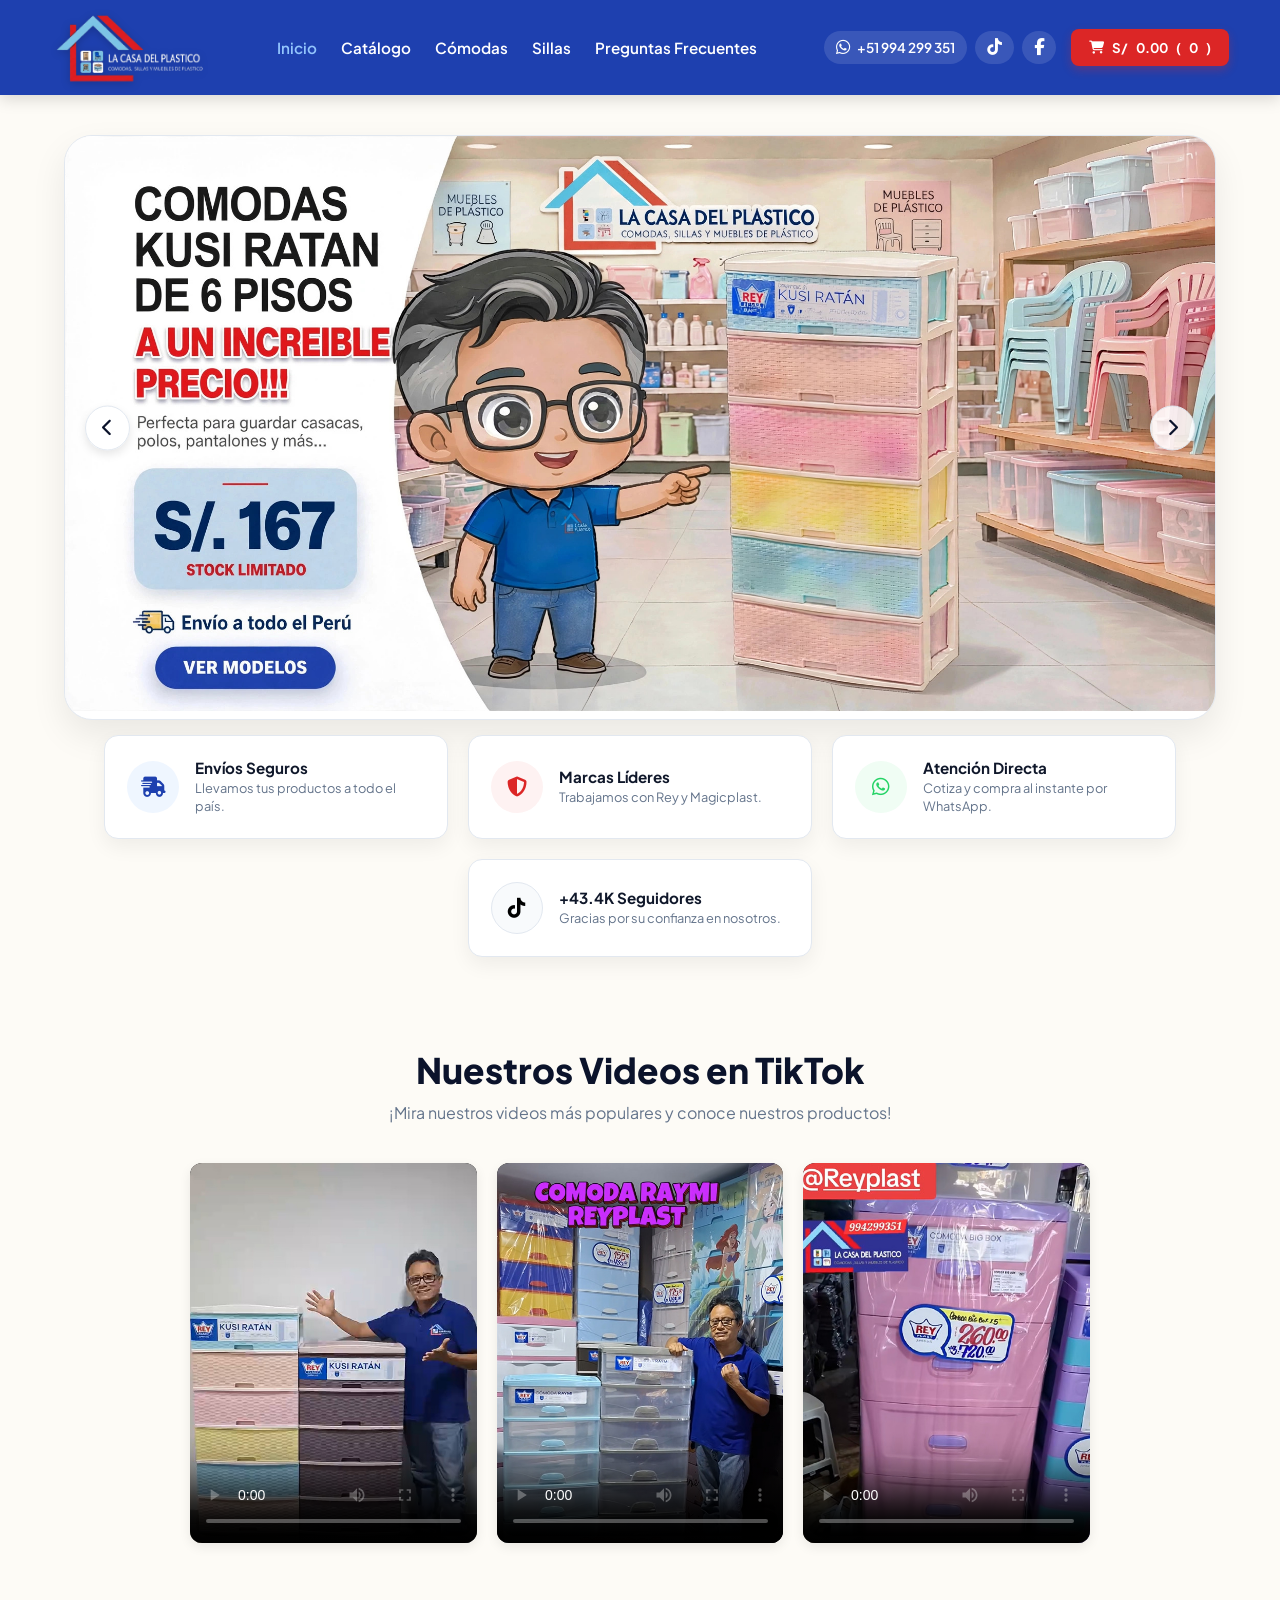
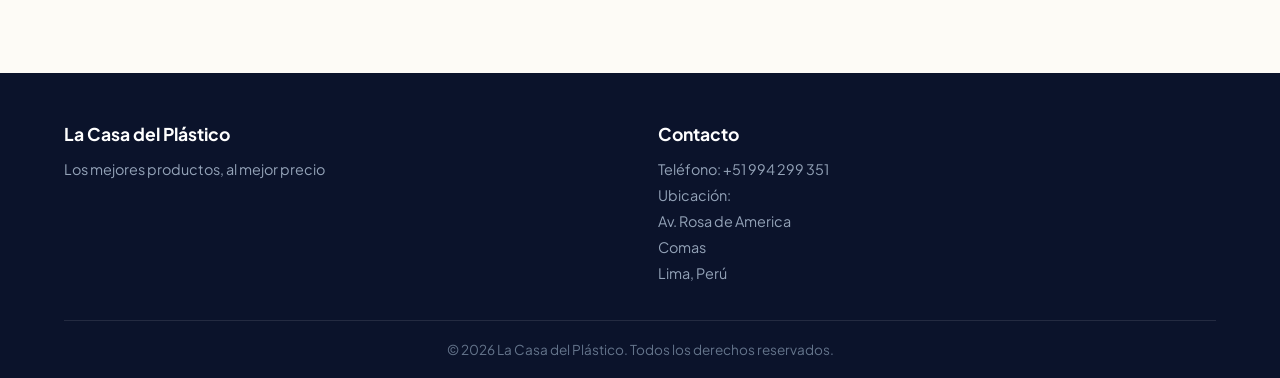
==== commit 00f370db: "Actualizando" ====
--- a/index.html
+++ b/index.html
@@ -4,974 +4,941 @@
     <meta charset="UTF-8">
     <meta name="viewport" content="width=device-width, initial-scale=1.0">
     <title>La Casa del Plástico</title>
+    <link href="https://fonts.googleapis.com/css2?family=Plus+Jakarta+Sans:wght@400;500;600;700;800&display=swap" rel="stylesheet">
+    <link rel="stylesheet" href="https://cdnjs.cloudflare.com/ajax/libs/font-awesome/6.4.0/css/all.min.css">
     
-    <!-- FUENTES E ÍCONOS -->
-    <link rel="preconnect" href="https://fonts.googleapis.com">
-    <link rel="preconnect" href="https://fonts.gstatic.com" crossorigin>
-    <link href="https://fonts.googleapis.com/css2?family=Great+Vibes&display=swap" rel="stylesheet">
-    <link rel="stylesheet" href="https://cdnjs.cloudflare.com/ajax/libs/font-awesome/6.4.0/css/all.min.css">
-
     <style>
-        * { 
-            box-sizing: border-box; 
-            margin: 0; 
-            padding: 0; 
-            font-family: 'Segoe UI', Tahoma, Geneva, Verdana, sans-serif; 
-        }
-        body { 
-            background-color: #f8f9fa; 
-            color: #333; 
-        }
-
-        /* HEADER / NAVBAR */
+        :root {
+            --azul-oscuro: #0B132B;
+            --azul-rey: #1E40AF;
+            --azul-rey-hover: #1D4ED8;
+            --rojo-acento: #DC2626;
+            --rojo-hover: #B91C1C;
+            --verde-wa: #25D366;
+            
+            --bg-body: #FDFBF6;
+            --texto-oscuro: #0F172A;
+            --texto-suave: #64748B;
+            --borde: #E2E8F0;
+
+            --transicion: all 0.35s cubic-bezier(0.4, 0, 0.2, 1);
+        }
+
+        * {
+            box-sizing: border-box;
+            margin: 0;
+            padding: 0;
+            font-family: 'Plus Jakarta Sans', sans-serif;
+        }
+
+        html {
+            scroll-behavior: smooth;
+        }
+
+        body {
+            background-color: var(--bg-body);
+            margin: 0;
+        }
+
+        /* NAVEGACIÓN PRINCIPAL */
         header {
-            background-color: #0d47a1; 
-            color: white;
-            padding: 10px 5%;
+            background-color: var(--azul-rey);
+            padding: 10px 4%;
             display: flex;
             justify-content: space-between;
             align-items: center;
             position: sticky;
             top: 0;
             z-index: 1000;
-            box-shadow: 0 4px 10px rgba(0, 0, 0, 0.15);
-            height: 130px; 
-            overflow: hidden; 
-        }
-
-        .logo-container {
+            box-shadow: 0 4px 15px rgba(0,0,0,0.15);
+            transition: var(--transicion);
+        }
+
+        .logo a {
             display: flex;
             align-items: center;
             text-decoration: none;
-            height: 100%; 
-            width: 380px; 
         }
 
         .logo-img {
-            height: 80%; 
+            height: 75px;
             width: auto;
             object-fit: contain;
-            transform: scale(1.5); 
-            transform-origin: left center;
-            margin-left: 25px;
-            mix-blend-mode: screen; 
-            filter: contrast(170%) brightness(110%);
-        }
-
-        .nav-right-group {
-            display: flex;
-            align-items: center;
-            gap: 25px;
-        }
-
-        .contact-group {
-            display: flex;
-            align-items: center;
-            gap: 20px;
-        }
-
-        .contact-item {
-            display: flex;
-            align-items: center;
-            gap: 10px;
+            transition: var(--transicion);
+            filter: drop-shadow(0px 2px 4px rgba(0, 0, 0, 0.2));
+        }
+
+        .logo-img:hover {
+            transform: scale(1.04);
+        }
+
+        nav ul {
+            display: flex;
+            list-style: none;
+            gap: 24px;
+        }
+
+        nav a {
+            color: #ffffff;
             text-decoration: none;
-            color: white;
-            transition: transform 0.2s;
-        }
-
-        .contact-item:hover { transform: translateY(-2px); }
-
-        .icon-whatsapp { font-size: 2rem; color: #25D366; }
-        .icon-phone { font-size: 1.6rem; color: white; }
-
-        .contact-text {
-            display: flex;
-            flex-direction: column;
-            line-height: 1.1;
-        }
-
-        .contact-text .label {
+            font-weight: 600;
+            font-size: 0.95rem;
+            position: relative;
+            padding-bottom: 4px;
+            transition: var(--transicion);
+        }
+
+        nav a::after {
+            content: '';
+            position: absolute;
+            bottom: 0;
+            left: 0;
+            width: 0;
+            height: 2px;
+            background-color: #ffffff;
+            transition: var(--transicion);
+        }
+
+        nav a:hover::after {
+            width: 100%;
+        }
+
+        .header-right {
+            display: flex;
+            align-items: center;
+            gap: 15px;
+        }
+
+        .social-contact {
+            display: flex;
+            align-items: center;
+            gap: 8px;
+        }
+
+        .social-icon {
+            color: #ffffff;
+            text-decoration: none;
+            font-size: 1.05rem;
+            display: flex;
+            align-items: center;
+            gap: 6px;
+            padding: 8px 12px;
+            border-radius: 20px;
+            background: rgba(255, 255, 255, 0.12);
+            transition: var(--transicion);
+        }
+
+        .social-icon span {
             font-size: 0.85rem;
-            font-weight: 700;
-            color: #ffffff;
-            text-transform: uppercase;
-        }
-
-        .contact-text .value-wa { font-size: 1rem; font-weight: 900; color: #25D366; }
-        .contact-text .value-phone { font-size: 1.1rem; font-weight: 900; color: #81d4fa; }
-
-        /* BOTÓN DE CARRITO */
-        .cart-btn {
-            background-color: rgba(255, 255, 255, 0.25);
+            font-weight: 600;
+        }
+
+        .social-icon:hover {
+            transform: translateY(-2px);
+            background: rgba(255, 255, 255, 0.25);
+        }
+
+        .social-icon.wa:hover { color: #25D366; }
+        .social-icon.tt:hover { color: #00f2fe; }
+        .social-icon.fb:hover { color: #1877F2; }
+
+        .btn-cart {
+            background-color: var(--rojo-acento);
             color: white;
             border: none;
-            padding: 10px 22px;
-            border-radius: 30px;
-            font-weight: bold;
-            font-size: 0.95rem;
+            padding: 10px 18px;
+            border-radius: 8px;
+            font-weight: 700;
             cursor: pointer;
+            transition: var(--transicion);
+            box-shadow: 0 4px 10px rgba(220, 38, 38, 0.3);
             display: flex;
             align-items: center;
             gap: 8px;
-            transition: background-color 0.2s;
-            margin-left: 10px;
-        }
-
-        .cart-btn:hover { background-color: rgba(255, 255, 255, 0.35); }
-
-        /* BANNER HERO */
-        .hero {
-            background: linear-gradient(135deg, #0b224f 0%, #1b1573 100%);
-            color: white;
-            padding: 50px 5%;
-            text-align: center;
-        }
-
-        .hero h1 { 
-            font-family: 'Great Vibes', cursive;
-            font-size: 4rem; 
-            color: #44a2bf; 
-            margin-bottom: 5px; 
-            font-weight: 400; 
-            line-height: 1.2;
-        }
-
-        .hero p { font-size: 1.1rem; opacity: 0.9; }
-
-        /* CATEGORÍAS */
-        .categories-container {
-            display: flex;
-            justify-content: center;
-            gap: 15px;
-            padding: 25px 5%;
-            overflow-x: auto;
-        }
-
-        .category-chip {
-            background: white;
-            border: 1px solid #ddd;
-            padding: 10px 24px;
-            border-radius: 25px;
-            cursor: pointer;
-            font-weight: 600;
-            transition: all 0.2s;
-            white-space: nowrap;
-            color: #333;
-        }
-
-        .category-chip:hover, .category-chip.active {
-            background-color: #0b3e4f;
-            color: white;
-            border-color: #0b3e4f;
-        }
-
-        .subcategories-container {
-            display: flex;
-            justify-content: center;
-            align-items: center;
-            gap: 10px;
-            padding: 10px 5% 20px 5%;
-            background-color: #f0f4f8;
-            border-radius: 8px;
-            margin: -10px auto 20px auto;
-            max-width: fit-content;
-        }
-
-        .sub-chip {
-            background: #ffffff;
-            border: 1px solid #0b3e4f;
-            color: #0b3e4f;
-            padding: 6px 18px;
-            border-radius: 20px;
-            cursor: pointer;
-            font-weight: 600;
-            font-size: 0.88rem;
-            transition: all 0.2s;
-        }
-
-        .sub-chip:hover, .sub-chip.active {
-            background-color: #0b3e4f;
-            color: white;
-        }
-
-        /* GRILLA */
-        .products-grid {
-            display: grid;
-            grid-template-columns: repeat(auto-fill, minmax(260px, 1fr));
-            gap: 25px;
-            padding: 0 5% 20px 5%;
-            max-width: 1200px;
-            margin: 0 auto;
-        }
-
-        .product-card {
-            background: white;
-            border-radius: 12px;
-            padding: 18px;
-            box-shadow: 0 4px 12px rgba(0,0,0,0.05);
-            display: flex;
-            flex-direction: column;
-            justify-content: space-between;
-            transition: transform 0.2s;
-        }
-
-        .product-card:hover { transform: translateY(-4px); }
-
-        .img-slider-container {
-            position: relative;
-            width: 100%;
-            height: 250px;
-            margin-bottom: 10px;
-            display: flex;
-            align-items: center;
-            justify-content: center;
-        }
-
-        .img-slider-container img {
+        }
+
+        .btn-cart:hover {
+            background-color: var(--rojo-hover);
+            transform: translateY(-2px);
+            box-shadow: 0 6px 15px rgba(220, 38, 38, 0.45);
+        }
+
+        /* MODAL DEL CARRITO */
+        .modal-carrito {
+            display: none;
+            position: fixed;
+            top: 0;
+            left: 0;
             width: 100%;
             height: 100%;
-            object-fit: contain;
-        }
-
-        .slider-btn {
+            background: rgba(0, 0, 0, 0.6);
+            z-index: 2000;
+            justify-content: center;
+            align-items: center;
+            padding: 20px;
+        }
+
+        .modal-contenido {
+            background: white;
+            width: 100%;
+            max-width: 500px;
+            border-radius: 16px;
+            padding: 24px;
+            box-shadow: 0 15px 35px rgba(0,0,0,0.2);
+            max-height: 90vh;
+            overflow-y: auto;
+        }
+
+        .cart-item {
+            display: flex;
+            align-items: center;
+            justify-content: space-between;
+            padding: 10px 0;
+            border-bottom: 1px solid var(--borde);
+            gap: 10px;
+        }
+
+        .qty-controls {
+            display: flex;
+            align-items: center;
+            gap: 8px;
+            background: #F1F5F9;
+            padding: 4px 8px;
+            border-radius: 6px;
+        }
+
+        .qty-btn {
+            background: white;
+            border: 1px solid var(--borde);
+            width: 24px;
+            height: 24px;
+            border-radius: 4px;
+            font-weight: bold;
+            cursor: pointer;
+        }
+
+        .btn-remove {
+            background: none;
+            border: none;
+            color: var(--rojo-acento);
+            cursor: pointer;
+            font-size: 1rem;
+        }
+
+        .form-control-input {
+            width: 100%;
+            padding: 10px;
+            border: 1px solid var(--borde);
+            border-radius: 8px;
+            margin-bottom: 10px;
+            font-size: 0.9rem;
+        }
+
+        /* BANNER ÚNICO (IMAGEN COMPLETA) */
+        .hero-banner-section {
+            padding: 40px 5%;
+            background: #FDFBF6;
+            display: flex;
+            justify-content: center;
+        }
+
+        .banner-container {
+            max-width: 1200px;
+            width: 100%;
+            position: relative;
+            border-radius: 28px;
+            overflow: hidden;
+            box-shadow: 0 15px 35px rgba(0, 0, 0, 0.08);
+            border: 1px solid #E2E8F0;
+            background: #FFFFFF;
+        }
+
+        .banner-track {
+            display: flex;
+            transition: transform 0.6s cubic-bezier(0.25, 1, 0.5, 1);
+            width: 100%;
+        }
+
+        .banner-slide {
+            min-width: 100%;
+            position: relative;
+            box-sizing: border-box;
+        }
+
+        .banner-img {
+            width: 100%;
+            height: auto;
+            display: block;
+        }
+
+        .hotspot-ver-modelos {
+            position: absolute;
+            bottom: 4.5%;  
+            left: 5.2%;    
+            width: 22%;    
+            height: 11%;   
+            cursor: pointer;
+            border-radius: 20px;
+            z-index: 5;
+        }
+
+        .hotspot-ver-modelos:hover {
+            background: rgba(30, 64, 175, 0.15);
+            box-shadow: 0 0 15px rgba(30, 64, 175, 0.4);
+        }
+
+        .hotspot-silla {
+            position: absolute;
+            bottom: 4.5%;  
+            left: 7.2%;    
+            width: 17%;    
+            height: 11%;   
+            cursor: pointer;
+            border-radius: 20px;
+            z-index: 5;
+        }
+
+        .hotspot-silla:hover {
+            background: rgba(30, 64, 175, 0.2);
+            box-shadow: 0 0 15px rgba(30, 64, 175, 0.4);
+        }
+
+        .carousel-btn {
             position: absolute;
             top: 50%;
             transform: translateY(-50%);
-            background: rgba(0, 0, 0, 0.4);
-            color: white;
-            border: none;
-            width: 28px;
-            height: 28px;
+            background-color: rgba(255, 255, 255, 0.85);
+            color: var(--azul-oscuro);
+            border: 1px solid var(--borde);
+            width: 45px;
+            height: 45px;
             border-radius: 50%;
             cursor: pointer;
-            font-weight: bold;
-        }
-
-        .slider-btn.prev { left: 5px; }
-        .slider-btn.next { right: 5px; }
-
-        .product-title { font-size: 1.1rem; margin: 8px 0 6px 0; }
-
-        .variant-select {
+            display: flex;
+            align-items: center;
+            justify-content: center;
+            font-size: 1.1rem;
+            z-index: 10;
+            transition: var(--transicion);
+            box-shadow: 0 4px 10px rgba(0,0,0,0.1);
+        }
+
+        .carousel-btn:hover {
+            background-color: #ffffff;
+            color: var(--azul-rey);
+            transform: translateY(-50%) scale(1.08);
+            box-shadow: 0 6px 15px rgba(0,0,0,0.15);
+        }
+
+        .carousel-btn.prev { left: 20px; }
+        .carousel-btn.next { right: 20px; }
+
+        /* SECCIÓN DE BENEFICIOS FLOTANTES */
+        .benefits-section {
+            max-width: 1200px;
+            margin: -25px auto 40px auto;
+            padding: 0 5%;
+            position: relative;
+            z-index: 10;
+        }
+
+        .benefits-grid {
+            display: grid;
+            grid-template-columns: repeat(3, 1fr);
+            gap: 20px;
+            justify-content: center;
+        }
+
+        .benefit-card:nth-child(1) { grid-column: 1; }
+        .benefit-card:nth-child(2) { grid-column: 2; }
+        .benefit-card:nth-child(3) { grid-column: 3; }
+        .benefit-card:nth-child(4) { grid-column: 2; }
+
+        .benefit-card {
+            background: white;
+            padding: 22px;
+            border-radius: 14px;
+            display: flex;
+            align-items: center;
+            gap: 16px;
+            box-shadow: 0 8px 20px rgba(0,0,0,0.06);
+            border: 1px solid var(--borde);
+            transition: var(--transicion);
+        }
+
+        .benefit-card:hover {
+            transform: translateY(-3px);
+            box-shadow: 0 12px 25px rgba(0,0,0,0.09);
+        }
+
+        .benefit-icon {
+            width: 52px;
+            height: 52px;
+            border-radius: 50%;
+            display: flex;
+            align-items: center;
+            justify-content: center;
+            font-size: 1.25rem;
+            flex-shrink: 0;
+        }
+
+        .benefit-icon.blue { background-color: #EFF6FF; color: var(--azul-rey); }
+        .benefit-icon.red { background-color: #FEF2F2; color: var(--rojo-acento); }
+        .benefit-icon.green { background-color: #F0FDF4; color: var(--verde-wa); }
+        .benefit-icon.dark { background-color: #F8FAFC; color: #000; border: 1px solid var(--borde); }
+
+        .benefit-info h4 {
+            font-size: 0.95rem;
+            color: var(--texto-oscuro);
+            margin-bottom: 3px;
+            font-weight: 700;
+        }
+
+        .benefit-info p {
+            font-size: 0.8rem;
+            color: var(--texto-suave);
+            margin: 0;
+            line-height: 1.4;
+        }
+
+        /* SECCIÓN DE TIKTOK */
+        .tiktok-section {
+            padding: 50px 5%;
+            max-width: 1200px;
+            margin: 0 auto;
+            text-align: center;
+        }
+
+        .section-title {
+            font-size: 2.2rem;
+            color: var(--azul-oscuro);
+            font-weight: 800;
+            margin-bottom: 10px;
+        }
+
+        .section-subtitle {
+            color: var(--texto-suave);
+            margin-bottom: 40px;
+        }
+
+        .tiktok-grid {
+            display: grid;
+            grid-template-columns: repeat(3, 1fr);
+            gap: 20px;
+            max-width: 900px;
+            margin: 30px auto;
+        }
+
+        .tiktok-card {
             width: 100%;
-            padding: 8px 10px;
-            margin: 8px 0;
-            border: 1px solid #ccc;
-            border-radius: 6px;
-        }
-
-        .product-price { font-size: 1.25rem; font-weight: bold; color: #0b174f; margin-bottom: 12px; }
-
-        .add-btn {
-            background-color: #4488bf;
-            color: #ffffff;
-            border: none;
-            padding: 12px;
-            border-radius: 6px;
-            font-weight: bold;
-            cursor: pointer;
+            height: 380px;
+            background: #000;
+            border-radius: 12px;
+            box-shadow: 0 4px 12px rgba(0,0,0,0.08);
+            overflow: hidden;
+            position: relative;
+        }
+
+        .tiktok-video {
             width: 100%;
-            transition: background 0.2s;
-        }
-
-        .add-btn:hover { background-color: #3f81bf; }
-
-        .pagination-container {
-            display: flex;
-            justify-content: center;
-            gap: 10px;
-            margin: 20px auto 40px auto;
-        }
-
-        .page-btn {
-            border: none;
-            background-color: transparent;
-            font-size: 18px;
-            font-weight: bold;
-            width: 40px;
-            height: 40px;
+            height: 100%;
+            object-fit: cover;
             border-radius: 8px;
-            cursor: pointer;
-        }
-
-        .page-btn.active { background-color: #d90429; color: white; }
-
-        /* ESTILOS DE MODALES */
-        .modal-overlay {
-            position: fixed;
-            top: 0; left: 0;
-            width: 100%; height: 100%;
-            background: rgba(0, 0, 0, 0.5);
-            display: none;
-            justify-content: center;
-            align-items: center;
-            z-index: 2000;
-        }
-
-        .modal-content {
-            background: white;
-            width: 90%;
-            max-width: 550px;
-            border-radius: 12px;
-            padding: 25px;
-            box-shadow: 0 5px 15px rgba(0,0,0,0.3);
-            max-height: 90vh;
-            display: flex;
-            flex-direction: column;
-            overflow-y: auto;
-        }
-
-        .modal-header {
-            display: flex;
-            justify-content: space-between;
-            align-items: center;
-            border-bottom: 1px solid #eee;
-            padding-bottom: 10px;
+            background-color: var(--azul-oscuro);
+        }
+
+        .tiktok-card:hover {
+            transform: translateY(-4px);
+        }
+
+        /* FOOTER */
+        footer {
+            background-color: var(--azul-oscuro);
+            color: white;
+            padding: 50px 5% 20px 5%;
+            margin-top: 50px;
+        }
+
+        .footer-content {
+            display: grid;
+            grid-template-columns: repeat(auto-fit, minmax(200px, 1fr));
+            gap: 35px;
+            max-width: 1200px;
+            margin: 0 auto 30px auto;
+        }
+
+        .footer-col h4 {
             margin-bottom: 15px;
-        }
-
-        .modal-close {
-            background: none;
-            border: none;
-            font-size: 1.5rem;
-            cursor: pointer;
-            color: #666;
-        }
-
-        .cart-items-list {
-            overflow-y: auto;
-            flex-grow: 1;
-            margin-bottom: 15px;
-        }
-
-        .cart-item {
-            display: flex;
-            justify-content: space-between;
-            align-items: center;
-            padding: 10px 0;
-            border-bottom: 1px solid #f0f0f0;
-        }
-
-        .cart-item-details { flex: 1; }
-        .cart-item-title { font-weight: bold; font-size: 0.95rem; }
-        .cart-item-sub { font-size: 0.8rem; color: #666; }
-
-        .cart-controls {
-            display: flex;
-            align-items: center;
-            gap: 8px;
-        }
-
-        .qty-btn {
-            background: #eee;
-            border: none;
-            width: 24px;
-            height: 24px;
-            border-radius: 4px;
-            cursor: pointer;
-            font-weight: bold;
-        }
-
-        .cart-footer {
-            border-top: 1px solid #eee;
-            padding-top: 15px;
-            display: flex;
-            justify-content: space-between;
-            align-items: center;
-        }
-
-        .checkout-btn {
-            background-color: #25D366;
-            color: white;
-            border: none;
-            padding: 10px 20px;
-            border-radius: 6px;
-            font-weight: bold;
-            cursor: pointer;
-        }
-
-        /* FORMULARIO DE CHECKOUT */
-        .form-section-title {
             font-size: 1.1rem;
-            font-weight: 800;
-            margin: 15px 0 10px 0;
-            color: #111;
-            text-transform: uppercase;
-            letter-spacing: 0.5px;
+        }
+
+        .footer-col p, .footer-col a {
+            color: #94A3B8;
+            font-size: 0.9rem;
+            text-decoration: none;
+            display: block;
+            margin-bottom: 8px;
+        }
+
+        .footer-bottom {
+            text-align: center;
+            border-top: 1px solid rgba(255,255,255,0.1);
+            padding-top: 20px;
+            font-size: 0.85rem;
+            color: #64748B;
         }
 
         .form-grid {
             display: grid;
             grid-template-columns: 1fr 1fr;
-            gap: 12px;
+            gap: 12px 15px;
+            margin-bottom: 15px;
         }
 
         .form-group {
             display: flex;
             flex-direction: column;
-            gap: 5px;
-            margin-bottom: 10px;
         }
 
         .form-group.full-width {
-            grid-column: span 2;
+            grid-column: 1 / -1;
         }
 
         .form-group label {
             font-size: 0.85rem;
-            color: #444;
-            font-weight: 600;
-        }
-
-        .form-group label span {
-            color: red;
-        }
-
-        .form-group input, .form-group select {
-            padding: 10px;
-            border: 1px solid #ccc;
-            border-radius: 6px;
+            font-weight: 700;
+            color: var(--azul-oscuro);
+            margin-bottom: 4px;
+        }
+
+        .form-group input {
+            padding: 10px 12px;
+            border: 1px solid var(--borde);
+            border-radius: 8px;
             font-size: 0.9rem;
             outline: none;
-        }
-
-        .form-group input:focus, .form-group select:focus {
-            border-color: #0d47a1;
-        }
-
-        .btn-confirmar {
-            background-color: #25D366;
-            color: white;
-            border: none;
-            padding: 12px;
-            border-radius: 6px;
-            font-weight: bold;
-            font-size: 1rem;
-            cursor: pointer;
-            width: 100%;
-            margin-top: 15px;
-            transition: background 0.2s;
-        }
-
-        .btn-confirmar:hover {
-            background-color: #1eb857;
+            transition: var(--transicion);
+        }
+
+        .form-group input:focus {
+            border-color: var(--azul-rey);
+            box-shadow: 0 0 0 3px rgba(30, 64, 175, 0.1);
+        }
+
+        @media (max-width: 968px) {
+            .benefits-grid { grid-template-columns: 1fr; }
+            .benefit-card:nth-child(n) { grid-column: auto; }
+            .tiktok-grid { grid-template-columns: 1fr; }
+            nav ul { display: none; }
         }
     </style>
 </head>
 <body>
 
-    <!-- NAVBAR -->
     <header>
-        <a href="#" class="logo-container">
-            <img src="logo.png" alt="La Casa del Plástico" class="logo-img">
-        </a>
-
-        <div class="nav-right-group">
-            <div class="contact-group">
-                <a href="https://wa.me/51994299351" target="_blank" class="contact-item">
-                    <i class="fa-brands fa-whatsapp icon-whatsapp"></i>
-                    <div class="contact-text">
-                        <span class="label">Pide por</span>
-                        <span class="value-wa">WHATSAPP</span>
-                    </div>
+        <div class="logo">
+            <a href="index.html">
+                <img src="logo.png" alt="La Casa del Plástico Logo" class="logo-img">
+            </a>
+        </div>
+
+        <nav>
+            <ul>
+                <li><a href="index.html" style="color: #93c5fd;">Inicio</a></li>
+                <li><a href="productos.html">Catálogo</a></li>
+                <li><a href="comodas.html">Cómodas</a></li>
+                <li><a href="sillas.html">Sillas</a></li>
+                <li><a href="preguntas.html">Preguntas Frecuentes</a></li>
+            </ul>
+        </nav>
+
+        <div class="header-right">
+            <div class="social-contact">
+                <a href="https://wa.me/51994299351" target="_blank" class="social-icon wa" title="WhatsApp">
+                    <i class="fa-brands fa-whatsapp"></i>
+                    <span>+51 994 299 351</span>
                 </a>
-
-                <a href="tel:+51994299351" class="contact-item">
-                    <i class="fa-solid fa-phone icon-phone"></i>
-                    <div class="contact-text">
-                        <span class="label">Llámanos</span>
-                        <span class="value-phone">+51 994 299 351</span>
-                    </div>
+                <a href="https://www.tiktok.com/@lacasadelplastic0" target="_blank" class="social-icon tt" title="TikTok">
+                    <i class="fa-brands fa-tiktok"></i>
                 </a>
-            </div>
-
-            <button class="cart-btn" onclick="abrirCarrito()">
-                🛒 <span id="cart-total">S/ 0.00</span> (<span id="cart-count">0</span>)
+                <a href="https://www.facebook.com/p/la-casa-del-plastico-61567259547044/" target="_blank" class="social-icon fb" title="Facebook">
+                    <i class="fa-brands fa-facebook-f"></i>
+                </a>
+            </div>
+            <button class="btn-cart" onclick="toggleModalCarrito()">
+                <i class="fa-solid fa-cart-shopping"></i> 
+                S/ <span id="cart-total-header">0.00</span> (<span id="cart-count-header">0</span>)
             </button>
         </div>
     </header>
 
-    <!-- BANNER HERO -->
-    <section class="hero">
-        <h1>¡Bienvenidos a La Casa del Plástico!</h1>
-        <p>Encuentra los mejores productos, al mejor precio</p>
-    </section>
-
-    <!-- CATEGORÍAS -->
-    <div class="categories-container">
-        <button class="category-chip" data-category="sillas">Sillas</button>
-        <button class="category-chip active" data-category="comodas" id="btn-comodas">Cómodas</button>
-        <button class="category-chip" data-category="mesas">Mesas</button>
-        <button class="category-chip" data-category="jarras">Jarras</button>
-        <button class="category-chip" data-category="baldes">Baldes</button>
-        <button class="category-chip" data-category="portacubiertos">Portacubiertos</button>
-        <button class="category-chip" data-category="bancos">Bancos</button>
-        <button class="category-chip" data-category="envase">Envase y Escurridor</button>
-        <button class="category-chip" data-category="embudos">Embudos y Coladores Rey</button>
-    </div>
-
-    <!-- SUBCATEGORÍAS -->
-    <div class="subcategories-container" id="subcategories-comodas" style="display: flex;">
-        <span class="sub-label">Marca:</span>
-        <button class="sub-chip active" data-subcategory="comodas-rey">Rey</button>
-        <button class="sub-chip" data-subcategory="comodas-magicplast">Magicplast</button>
-    </div>
-
-    <!-- GRILLA DE PRODUCTOS -->
-    <main class="products-grid" id="products-container"></main>
-
-    <!-- PAGINACIÓN -->
-    <div id="paginacion" class="pagination-container"></div>
-
-    <!-- MODAL DE CARRITO DE COMPRAS -->
-    <div class="modal-overlay" id="modal-carrito">
-        <div class="modal-content">
-            <div class="modal-header">
-                <h3>Tu Carrito de Compras</h3>
-                <button class="modal-close" onclick="cerrarCarrito()">✕</button>
-            </div>
-            <div class="cart-items-list" id="cart-items-container"></div>
-            <div class="cart-footer">
-                <div>
-                    <span>Total: </span>
-                    <strong id="modal-total-price">S/ 0.00</strong>
-                </div>
-                <button class="checkout-btn" onclick="irAlCheckout()">Comprar ahora</button>
+    <!-- MODAL DEL CARRITO -->
+    <div id="modal-carrito" class="modal-carrito">
+        <div class="modal-contenido">
+            <h3 style="margin-bottom: 15px; color: var(--azul-oscuro);">Tu Carrito y Datos de Envío</h3>
+            <div id="lista-carrito" style="margin-bottom: 20px; max-height: 200px; overflow-y: auto;">
+                <!-- Items dinámicos -->
+            </div>
+            
+            <div style="border-top: 1px solid var(--borde); padding-top: 10px; margin-bottom: 15px; font-weight: bold; display: flex; justify-content: space-between;">
+                <span>Total a Pagar:</span>
+                <span style="color: var(--rojo-acento);">S/ <span id="modal-total">0.00</span></span>
+            </div>
+
+            <div style="font-weight: 700; margin-bottom: 10px; display: flex; align-items: center; gap: 8px; color: var(--azul-oscuro);">
+                <i class="fa-solid fa-user"></i> Datos del Cliente
+            </div>
+
+            <div class="form-grid">
+                <div class="form-group">
+                    <label>Nombres</label>
+                    <input type="text" id="input-nombres" placeholder="Tus nombres">
+                </div>
+                <div class="form-group">
+                    <label>Apellidos</label>
+                    <input type="text" id="input-apellidos" placeholder="Tus apellidos">
+                </div>
+                <div class="form-group">
+                    <label>DNI</label>
+                    <input type="text" id="input-dni" placeholder="8 dígitos" maxlength="8">
+                </div>
+                <div class="form-group">
+                    <label>Celular</label>
+                    <input type="text" id="input-celular" placeholder="999999999" maxlength="9">
+                </div>
+                <div class="form-group">
+                    <label>Provincia</label>
+                    <input type="text" id="input-provincia" placeholder="Ej. Lima">
+                </div>
+                <div class="form-group">
+                    <label>Distrito</label>
+                    <input type="text" id="input-distrito" placeholder="Ej. Comas">
+                </div>
+            </div>
+
+            <div style="display: flex; gap: 10px; margin-top: 15px;">
+                <button onclick="enviarPedidoWhatsApp()" style="flex: 2; background: var(--verde-wa); color: white; border: none; padding: 12px; border-radius: 8px; font-weight: bold; cursor: pointer;">
+                    <i class="fa-brands fa-whatsapp"></i> Enviar Pedido por WhatsApp
+                </button>
+                <button onclick="toggleModalCarrito()" style="flex: 1; background: #E2E8F0; color: var(--texto-oscuro); border: none; padding: 12px; border-radius: 8px; font-weight: bold; cursor: pointer;">
+                    Cerrar
+                </button>
             </div>
         </div>
     </div>
 
-    <!-- MODAL DE FORMULARIO CHECKOUT (COMPROBANTE Y ENVÍO) -->
-    <div class="modal-overlay" id="modal-checkout">
-        <div class="modal-content">
-            <div class="modal-header">
-                <h3>Datos de Pago y Envío</h3>
-                <button class="modal-close" onclick="cerrarCheckout()">✕</button>
-            </div>
+    <!-- BANNER CARRUSEL -->
+    <section class="hero-banner-section">
+        <div class="banner-container">
+            <div class="banner-track">
+                <div class="banner-slide">
+                    <img src="principal/prin1.jpg" alt="Cómodas Kusi Ratan de 6 Pisos" class="banner-img">
+                    <a href="productos.html?producto=kusi-ratan&variante=6" class="hotspot-ver-modelos" title="Ver modelos de Kusi Ratan"></a>
+                </div>
+                <div class="banner-slide">
+                    <img src="principal/prin2.jpg" alt="Cómoda Big Box de 5 Pisos" class="banner-img">
+                    <a href="productos.html?producto=big-box&variante=5" class="hotspot-ver-modelos" title="Ver modelos de Big Box"></a>
+                </div>
+                <div class="banner-slide">
+                    <img src="principal/prin3.jpg" alt="Silla Top Elegant" class="banner-img">
+                    <a href="productos.html?producto=silla-elegant&variante=Unidad" class="hotspot-silla" title="Ver Sillas Top Elegant"></a>
+                </div>
+                <div class="banner-slide">
+                    <img src="principal/prin4.jpg" alt="Cómoda Frozen de 4 Pisos" class="banner-img">
+                    <a href="productos.html?producto=frozen&variante=Única" class="hotspot-ver-modelos" title="Ver modelos"></a>
+                </div>
+            </div>
+            <button class="carousel-btn prev" onclick="cambiarSlide(-1)"><i class="fa-solid fa-chevron-left"></i></button>
+            <button class="carousel-btn next" onclick="cambiarSlide(1)"><i class="fa-solid fa-chevron-right"></i></button>
+        </div>
+    </section>
+
+    <!-- SECCIÓN DE BENEFICIOS FLOTANTES -->
+    <section class="benefits-section">
+        <div class="benefits-grid">
+            <div class="benefit-card">
+                <div class="benefit-icon blue"><i class="fa-solid fa-truck-fast"></i></div>
+                <div class="benefit-info">
+                    <h4>Envíos Seguros</h4>
+                    <p>Llevamos tus productos a todo el país.</p>
+                </div>
+            </div>
+            <div class="benefit-card">
+                <div class="benefit-icon red"><i class="fa-solid fa-shield-halved"></i></div>
+                <div class="benefit-info">
+                    <h4>Marcas Líderes</h4>
+                    <p>Trabajamos con Rey y Magicplast.</p>
+                </div>
+            </div>
+            <div class="benefit-card">
+                <div class="benefit-icon green"><i class="fa-brands fa-whatsapp"></i></div>
+                <div class="benefit-info">
+                    <h4>Atención Directa</h4>
+                    <p>Cotiza y compra al instante por WhatsApp.</p>
+                </div>
+            </div>
+            <div class="benefit-card">
+                <div class="benefit-icon dark"><i class="fa-brands fa-tiktok"></i></div>
+                <div class="benefit-info">
+                    <h4>+43.4K Seguidores</h4>
+                    <p>Gracias por su confianza en nosotros.</p>
+                </div>
+            </div>
+        </div>
+    </section>
+
+    <!-- SECCIÓN DE TIKTOK -->
+    <section class="tiktok-section">
+        <h2 class="section-title">Nuestros Videos en TikTok</h2>
+        <p class="section-subtitle">¡Mira nuestros videos más populares y conoce nuestros productos!</p>
+        <div class="tiktok-grid">
+            <div class="tiktok-card">
+                <video class="tiktok-video" controls poster="images/miniatura1.jpg">
+                    <source src="videos/video1.mp4" type="video/mp4">
+                </video>
+            </div>
+            <div class="tiktok-card">
+                <video class="tiktok-video" controls poster="images/miniatura2.jpg">
+                    <source src="videos/video2.mp4" type="video/mp4">
+                </video>
+            </div>
+            <div class="tiktok-card">
+                <video class="tiktok-video" controls poster="images/miniatura3.jpg">
+                    <source src="videos/video3.mp4" type="video/mp4">
+                </video>
+            </div>
+        </div>
+    </section>
+
+    <footer id="contacto">
+        <div class="footer-content">
+            <div class="footer-col">
+                <h4>La Casa del Plástico</h4>
+                <p>Los mejores productos, al mejor precio</p>
+            </div>
+            <div class="footer-col">
+                <h4>Contacto</h4>
+                <p>Teléfono: +51 994 299 351</p>
+                <p>Ubicación:</p>
+                <p>Av. Rosa de America</p>
+                <p>Comas</p>
+                <p>Lima, Perú</p>
+            </div>
+        </div>
+        <div class="footer-bottom">
+            <p>&copy; 2026 La Casa del Plástico. Todos los derechos reservados.</p>
+        </div>
+    </footer>
+
+    <script>
+        // --- CARRITO PERSISTENTE ---
+        let carrito = JSON.parse(localStorage.getItem('carrito_plastico')) || [];
+
+        function calcularPrecioTotalItem(item) {
+            let cantidadRestante = item.cantidad;
+            let precioBase = item.precioUnitario || item.precio || 0;
+
+            if (cantidadRestante < 3) {
+                return precioBase * cantidadRestante;
+            }
+
+            let opcionesFuente = item.opcionesDisponibles;
+            let esComoda = (item.nombre || "").toLowerCase().includes('cómoda') || item.id.includes('ratan') || item.id.includes('toy-story') || item.id.includes('stitch') || item.id.includes('kusi');
+
+            if (esComoda && opcionesFuente && opcionesFuente.length > 0) {
+                let opcionX3 = opcionesFuente.find(op => {
+                    let label = (op.label || op.nombre || "").toLowerCase();
+                    let esX3 = label.includes('x3') || label.includes('3 unidades');
+                    
+                    let textoOpcion = (item.opcionLabel || item.opcion || "").toLowerCase();
+                    let numeroPiso = textoOpcion.replace(/[^0-9]/g, '');
+                    if (numeroPiso) {
+                        return esX3 && label.includes(numeroPiso);
+                    }
+                    return esX3;
+                });
+
+                if (!opcionX3) {
+                    opcionX3 = opcionesFuente.find(op => {
+                        let label = (op.label || op.nombre || "").toLowerCase();
+                        return label.includes('x3') || label.includes('3 unidades');
+                    });
+                }
+
+                if (opcionX3 && opcionX3.precio) {
+                    let precioComboX3 = parseFloat(opcionX3.precio);
+                    let paquetesDe3 = Math.floor(cantidadRestante / 3);
+                    let unidadesSueltas = cantidadRestante % 3;
+                    return (paquetesDe3 * precioComboX3) + (unidadesSueltas * precioBase);
+                }
+            }
+
+            let precioTotal = 0;
+            if (!opcionesFuente || opcionesFuente.length === 0) {
+                return precioBase * cantidadRestante;
+            }
+
+            let opcionesOrdenadas = [...opcionesFuente].map(op => {
+                let texto = (op.label || op.nombre || "").toLowerCase();
+                let match = texto.match(/\d+/);
+                let cantMinima = match ? parseInt(match[0]) : 1;
+
+                if (texto.includes('docena')) {
+                    cantMinima = 12;
+                } else if (texto.includes('unidad') || texto.includes('pieza')) {
+                    cantMinima = 1;
+                }
+
+                return { ...op, cantMinima, precio: Number(op.precio) || 0 };
+            }).sort((a, b) => b.cantMinima - a.cantMinima);
+
+            let opcionUnidad = opcionesOrdenadas.find(op => op.cantMinima === 1) || opcionesOrdenadas[opcionesOrdenadas.length - 1];
+            let precioUnitarioCalculado = opcionUnidad ? (opcionUnidad.precio / opcionUnidad.cantMinima) : precioBase;
+
+            for (let op of opcionesOrdenadas) {
+                if (op.cantMinima > 1 && cantidadRestante >= op.cantMinima) {
+                    let paquetes = Math.floor(cantidadRestante / op.cantMinima);
+                    precioTotal += paquetes * op.precio;
+                    cantidadRestante %= op.cantMinima;
+                }
+            }
+
+            if (cantidadRestante > 0) {
+                precioTotal += cantidadRestante * precioUnitarioCalculado;
+            }
+
+            return precioTotal;
+        }
+
+        function actualizarCarritoUI() {
+            const totalItems = carrito.reduce((sum, item) => sum + item.cantidad, 0);
+            const totalPrecio = carrito.reduce((sum, item) => sum + calcularPrecioTotalItem(item), 0);
             
-            <form id="checkout-form" onsubmit="procesarPedido(event)">
-                <div class="form-section-title">Comprobante de Pago</div>
-                <div class="form-grid">
-                    <div class="form-group">
-                        <label>Tipo Comprobante <span>*</span></label>
-                        <select id="tipoComprobante" required>
-                            <option value="Boleta">Boleta</option>
-                            <option value="Factura">Factura</option>
-                        </select>
-                    </div>
-                    <div class="form-group">
-                        <label>Tipo de documento <span>*</span></label>
-                        <select id="tipoDoc" required>
-                            <option value="DNI">DNI</option>
-                            <option value="RUC">RUC</option>
-                            <option value="CE">Carnet Extranjería</option>
-                        </select>
-                    </div>
-                    <div class="form-group full-width">
-                        <label>N° de documento <span>*</span></label>
-                        <input type="text" id="numDoc" placeholder="Ingrese número" required>
-                    </div>
-                </div>
-
-                <div class="form-section-title">Facturación y Envío</div>
-                <div class="form-grid">
-                    <div class="form-group">
-                        <label>Nombre <span>*</span></label>
-                        <input type="text" id="nombreCliente" placeholder="Nombre" required>
-                    </div>
-                    <div class="form-group">
-                        <label>Apellidos <span>*</span></label>
-                        <input type="text" id="apellidoCliente" placeholder="Apellidos" required>
-                    </div>
-                    <div class="form-group">
-                        <label>Teléfono / Celular <span>*</span></label>
-                        <input type="tel" id="telefonoCliente" placeholder="994299351" required>
-                    </div>
-                    <div class="form-group">
-                        <label>Correo electrónico <span>*</span></label>
-                        <input type="email" id="correoCliente" placeholder="ejemplo@correo.com" required>
-                    </div>
-                    <div class="form-group">
-                        <label>Provincia / Región <span>*</span></label>
-                        <input type="text" id="provinciaCliente" placeholder="Ej: Lima" required>
-                    </div>
-                    <div class="form-group">
-                        <label>Distrito <span>*</span></label>
-                        <input type="text" id="distritoCliente" placeholder="Ej: Los Olivos" required>
-                    </div>
-                </div>
-
-                <button type="submit" class="btn-confirmar">
-                    <i class="fa-brands fa-whatsapp"></i> Confirmar y enviar pedido
-                </button>
-            </form>
-        </div>
-    </div>
-
-    <script>
-    let carrito = [];
-    let paginaActual = 1;
-    const productosPorPagina = 6;
-    let productosFiltradosGlobales = [];
-
-    function agregarAlCarrito(prod, opcionEtiqueta, precio) {
-        const categoriaActiva = document.querySelector('.category-chip.active')?.textContent.trim() || 'Producto';
-        const idUnico = `${prod.nombre}-${opcionEtiqueta}`;
-        const itemExistente = carrito.find(item => item.id === idUnico);
-
-        if (itemExistente) {
-            itemExistente.cantidad++;
-        } else {
-            carrito.push({
-                id: idUnico,
-                nombre: prod.nombre,
-                categoria: categoriaActiva,
-                opcion: opcionEtiqueta,
-                precio: precio,
-                cantidad: 1
-            });
-        }
-        actualizarUI();
-    }
-
-    function cambiarCantidad(id, cambio) {
-        const item = carrito.find(i => i.id === id);
-        if (item) {
-            item.cantidad += cambio;
-            if (item.cantidad <= 0) {
-                carrito = carrito.filter(i => i.id !== id);
-            }
-        }
-        actualizarUI();
-        renderizarListaCarrito();
-    }
-
-    function actualizarUI() {
-        const totalItems = carrito.reduce((sum, item) => sum + item.cantidad, 0);
-        const totalPrecio = carrito.reduce((sum, item) => sum + (item.precio * item.cantidad), 0);
-
-        document.getElementById('cart-count').innerText = totalItems;
-        document.getElementById('cart-total').innerText = `S/ ${totalPrecio.toFixed(2)}`;
-        document.getElementById('modal-total-price').innerText = `S/ ${totalPrecio.toFixed(2)}`;
-    }
-
-    function abrirCarrito() {
-        renderizarListaCarrito();
-        document.getElementById('modal-carrito').style.display = 'flex';
-    }
-
-    function cerrarCarrito() {
-        document.getElementById('modal-carrito').style.display = 'none';
-    }
-
-    function irAlCheckout() {
-        if (carrito.length === 0) {
-            alert("Tu carrito está vacío.");
-            return;
-        }
-        cerrarCarrito();
-        document.getElementById('modal-checkout').style.display = 'flex';
-    }
-
-    function cerrarCheckout() {
-        document.getElementById('modal-checkout').style.display = 'none';
-    }
-
-    function procesarPedido(e) {
-        e.preventDefault();
-
-        const tipoComp = document.getElementById('tipoComprobante').value;
-        const tipoDoc = document.getElementById('tipoDoc').value;
-        const numDoc = document.getElementById('numDoc').value;
-        const nombre = document.getElementById('nombreCliente').value;
-        const apellido = document.getElementById('apellidoCliente').value;
-        const telefono = document.getElementById('telefonoCliente').value;
-        const correo = document.getElementById('correoCliente').value;
-        const provincia = document.getElementById('provinciaCliente').value;
-        const distrito = document.getElementById('distritoCliente').value;
-
-        let totalPrecio = carrito.reduce((sum, item) => sum + (item.precio * item.cantidad), 0);
-
-        // Construir mensaje para WhatsApp
-        let mensaje = `*NUEVO PEDIDO - LA CASA DEL PLÁSTICO*\n\n`;
-        mensaje += `*DATOS DEL COMPRADOR:*\n`;
-        mensaje += `• *Cliente:* ${nombre} ${apellido}\n`;
-        mensaje += `• *${tipoDoc}:* ${numDoc}\n`;
-        mensaje += `• *Comprobante:* ${tipoComp}\n`;
-        mensaje += `• *Teléfono:* ${telefono}\n`;
-        mensaje += `• *Correo:* ${correo}\n`;
-        mensaje += `• *Ubicación:* ${distrito}, ${provincia}\n\n`;
-        
-        mensaje += `*DETALLE DE PRODUCTOS:*\n`;
-        carrito.forEach(item => {
-            mensaje += `• *${item.categoria}:* ${item.nombre} (${item.opcion}) x${item.cantidad} - S/ ${(item.precio * item.cantidad).toFixed(2)}\n`;
-        });
-
-        mensaje += `\n*TOTAL A PAGAR:* S/ ${totalPrecio.toFixed(2)}`;
-
-        const numeroTelefonoWA = "51994299351";
-        const urlWA = `https://wa.me/${numeroTelefonoWA}?text=${encodeURIComponent(mensaje)}`;
-
-        window.open(urlWA, '_blank');
-
-        // Limpiar
-        carrito = [];
-        actualizarUI();
-        cerrarCheckout();
-    }
-
-    function renderizarListaCarrito() {
-        const container = document.getElementById('cart-items-container');
-        container.innerHTML = '';
-
-        if (carrito.length === 0) {
-            container.innerHTML = '<p style="text-align:center; padding: 20px; color:#888;">El carrito está vacío</p>';
-            return;
-        }
-
-        carrito.forEach(item => {
-            const div = document.createElement('div');
-            div.className = 'cart-item';
-            div.innerHTML = `
-                <div class="cart-item-details">
-                    <div class="cart-item-title">${item.nombre}</div>
-                    <div class="cart-item-sub">${item.opcion} - S/ ${item.precio.toFixed(2)}</div>
-                </div>
-                <div class="cart-controls">
-                    <button class="qty-btn" onclick="cambiarCantidad('${item.id}', -1)">-</button>
-                    <span>${item.cantidad}</span>
-                    <button class="qty-btn" onclick="cambiarCantidad('${item.id}', 1)">+</button>
-                </div>
-            `;
-            container.appendChild(div);
-        });
-    }
-
-    function actualizarPrecioVariante(localIndex, selectElem) {
-        const optionSelected = selectElem.options[selectElem.selectedIndex];
-        const precio = parseFloat(optionSelected.getAttribute('data-precio'));
-        const globalIndex = (paginaActual - 1) * productosPorPagina + localIndex;
-        const prod = productosFiltradosGlobales[globalIndex];
-        
-        if (prod) {
-            prod.opcionSeleccionadaIndex = selectElem.selectedIndex;
-        }
-
-        document.getElementById(`price-prod-${localIndex}`).innerText = `S/ ${precio.toFixed(2)}`;
-
-        const btnElem = document.getElementById(`btn-prod-${localIndex}`);
-        if (btnElem) {
-            btnElem.onclick = () => agregarAlCarrito(prod, optionSelected.value, precio);
-        }
-    }
-
-    function cambiarImagen(globalIndex, direccion) {
-        const prod = productosFiltradosGlobales[globalIndex];
-        if (!prod || !prod.imagenes || prod.imagenes.length <= 1) return;
-
-        prod.imagenActualIndex = (prod.imagenActualIndex || 0) + direccion;
-
-        if (prod.imagenActualIndex < 0) {
-            prod.imagenActualIndex = prod.imagenes.length - 1;
-        } else if (prod.imagenActualIndex >= prod.imagenes.length) {
-            prod.imagenActualIndex = 0;
-        }
-
-        const localIndex = globalIndex - (paginaActual - 1) * productosPorPagina;
-        const imgElement = document.getElementById(`img-prod-${localIndex}`);
-        if (imgElement) {
-            imgElement.src = prod.imagenes[prod.imagenActualIndex];
-        }
-    }
-
-    document.addEventListener('DOMContentLoaded', () => {
-        const productsContainer = document.getElementById('products-container');
-        const mainCategoryButtons = document.querySelectorAll('.category-chip');
-        const subCategoryContainer = document.getElementById('subcategories-comodas');
-        const subCategoryButtons = document.querySelectorAll('.sub-chip');
-
-        function cargarProductosCategoria(archivoJson, subcategoriaFiltro = null) {
-            productsContainer.innerHTML = '<p style="grid-column: 1/-1; text-align: center;">Cargando productos...</p>';
-
-            fetch(`datos/${archivoJson}.json`)
-                .then(response => {
-                    if (!response.ok) throw new Error('Archivo no encontrado');
-                    return response.json();
-                })
-                .then(productos => {
-                    if (subcategoriaFiltro) {
-                        productosFiltradosGlobales = productos.filter(p => p.subcategoria === subcategoriaFiltro);
-                    } else {
-                        productosFiltradosGlobales = productos;
-                    }
-
-                    productosFiltradosGlobales.forEach(p => {
-                        p.imagenActualIndex = p.imagenActualIndex || 0;
-                    });
-
-                    paginaActual = 1;
-                    mostrarPagina(paginaActual);
-                })
-                .catch(error => {
-                    console.error('Error:', error);
-                    productsContainer.innerHTML = '<p style="grid-column: 1/-1; text-align: center;">No hay productos disponibles en esta sección.</p>';
-                    document.getElementById('paginacion').innerHTML = '';
-                });
-        }
-
-        function mostrarPagina(pagina) {
-            paginaActual = pagina;
-            const inicio = (pagina - 1) * productosPorPagina;
-            const fin = inicio + productosPorPagina;
-            const productosPagina = productosFiltradosGlobales.slice(inicio, fin);
-
-            renderGrilla(productosPagina);
-            renderPaginacion();
-        }
-
-        function renderGrilla(listaProductos) {
-            productsContainer.innerHTML = '';
-
-            if (listaProductos.length === 0) {
-                productsContainer.innerHTML = '<p style="grid-column: 1/-1; text-align: center;">No hay productos disponibles.</p>';
+            const elTotalHeader = document.getElementById('cart-total-header');
+            const elCountHeader = document.getElementById('cart-count-header');
+            const elModalTotal = document.getElementById('modal-total');
+
+            if (elTotalHeader) elTotalHeader.innerText = totalPrecio.toFixed(2);
+            if (elCountHeader) elCountHeader.innerText = totalItems;
+            if (elModalTotal) elModalTotal.innerText = totalPrecio.toFixed(2);
+
+            const lista = document.getElementById('lista-carrito');
+            if (!lista) return;
+
+            if (carrito.length === 0) {
+                lista.innerHTML = '<p style="color: var(--texto-suave); font-size: 0.9rem;">Tu carrito está vacío.</p>';
                 return;
             }
 
-            listaProductos.forEach((prod, index) => {
-                const globalIndex = (paginaActual - 1) * productosPorPagina + index;
-                const card = document.createElement('div');
-                card.className = 'product-card';
-
-                const tieneVariasImg = prod.imagenes && Array.isArray(prod.imagenes) && prod.imagenes.length > 1;
-                const srcImagen = tieneVariasImg 
-                    ? prod.imagenes[prod.imagenActualIndex || 0] 
-                    : (prod.imagen || (prod.imagenes ? prod.imagenes[0] : ''));
-
-                const controlesSlider = tieneVariasImg ? `
-                    <button class="slider-btn prev" onclick="cambiarImagen(${globalIndex}, -1)">‹</button>
-                    <button class="slider-btn next" onclick="cambiarImagen(${globalIndex}, 1)">›</button>
-                ` : '';
-
-                let selectorHTML = '';
-                let precioInicial = 0;
-                let opcionTexto = 'Estándar';
-                let selectedIndex = prod.opcionSeleccionadaIndex || 0;
-
-                if (prod.opciones && Array.isArray(prod.opciones) && prod.opciones.length > 0) {
-                    const opcionActual = prod.opciones[selectedIndex] || prod.opciones[0];
-                    precioInicial = opcionActual.precio;
-                    opcionTexto = opcionActual.label || opcionActual.piso || opcionActual.nombre || 'Opción';
-
-                    let opcionesOptions = prod.opciones.map((opt, optIndex) => {
-                        const textoEtiqueta = opt.label || opt.piso || opt.nombre || 'Opción';
-                        return `<option value="${textoEtiqueta}" data-precio="${opt.precio}" ${optIndex === selectedIndex ? 'selected' : ''}>
-                            ${textoEtiqueta} - S/ ${opt.precio.toFixed(2)}
-                        </option>`;
-                    }).join('');
-
-                    selectorHTML = `
-                        <select class="variant-select" onchange="actualizarPrecioVariante(${index}, this)">
-                            ${opcionesOptions}
-                        </select>
-                    `;
-                } else {
-                    precioInicial = prod.precio || 0;
-                }
-
-                card.innerHTML = `
-                    <div>
-                        <div class="img-slider-container">
-                            <img id="img-prod-${index}" src="${srcImagen}" alt="${prod.nombre}">
-                            ${controlesSlider}
-                        </div>
-                        <h3 class="product-title">${prod.nombre}</h3>
-                        ${selectorHTML}
+            lista.innerHTML = carrito.map((item, index) => `
+                <div class="cart-item">
+                    <div style="flex: 1;">
+                        <strong style="font-size: 0.85rem;">${item.nombre}</strong><br>
+                        <span style="color: var(--rojo-acento); font-weight: 700; font-size: 0.8rem;">S/ ${calcularPrecioTotalItem(item).toFixed(2)}</span>
                     </div>
-                    <div>
-                        <div class="product-price" id="price-prod-${index}">S/ ${precioInicial.toFixed(2)}</div>
-                        <button class="add-btn" id="btn-prod-${index}">AGREGAR</button>
+                    <div class="qty-controls">
+                        <button class="qty-btn" onclick="cambiarCantidad(${index}, -1)">-</button>
+                        <span style="font-size: 0.85rem; font-weight: 700;">${item.cantidad}</span>
+                        <button class="qty-btn" onclick="cambiarCantidad(${index}, 1)">+</button>
                     </div>
-                `;
-
-                productsContainer.appendChild(card);
-
-                const btnAgregar = card.querySelector(`#btn-prod-${index}`);
-                btnAgregar.onclick = () => agregarAlCarrito(prod, opcionTexto, precioInicial);
+                    <button class="btn-remove" onclick="eliminarDelCarrito(${index})"><i class="fa-solid fa-trash"></i></button>
+                </div>
+            `).join('');
+        }
+
+        function cambiarCantidad(index, delta) {
+            carrito[index].cantidad += delta;
+            if (carrito[index].cantidad <= 0) {
+                carrito.splice(index, 1);
+            }
+            localStorage.setItem('carrito_plastico', JSON.stringify(carrito));
+            actualizarCarritoUI();
+        }
+
+        function eliminarDelCarrito(index) {
+            carrito.splice(index, 1);
+            localStorage.setItem('carrito_plastico', JSON.stringify(carrito));
+            actualizarCarritoUI();
+        }
+
+        function toggleModalCarrito() {
+            const modal = document.getElementById('modal-carrito');
+            if (modal) {
+                modal.style.display = modal.style.display === 'flex' ? 'none' : 'flex';
+            }
+        }
+
+        function enviarPedidoWhatsApp() {
+            if (carrito.length === 0) {
+                alert("Tu carrito está vacío.");
+                return;
+            }
+
+            const nombres = document.getElementById('input-nombres')?.value.trim() || '';
+            const apellidos = document.getElementById('input-apellidos')?.value.trim() || '';
+            const dni = document.getElementById('input-dni')?.value.trim() || '';
+            const celular = document.getElementById('input-celular')?.value.trim() || '';
+            const provincia = document.getElementById('input-provincia')?.value.trim() || '';
+            const distrito = document.getElementById('input-distrito')?.value.trim() || '';
+
+            if (!nombres || !apellidos || !dni || !celular || !provincia || !distrito) {
+                alert("Por favor, completa todos tus datos personales y de ubicación para el pedido.");
+                return;
+            }
+
+            let mensaje = `*¡Nuevo Pedido - La Casa del Plástico!*%0A%0A`;
+            mensaje += `*DATOS DEL CLIENTE:*%0A`;
+            mensaje += `- Nombre: ${nombres} ${apellidos}%0A`;
+            mensaje += `- DNI: ${dni}%0A`;
+            mensaje += `- Celular: ${celular}%0A`;
+            mensaje += `- Provincia: ${provincia}%0A`;
+            mensaje += `- Distrito: ${distrito}%0A%0A`;
+            
+            mensaje += `*DETALLE DEL PEDIDO:*%0A`;
+            carrito.forEach(item => {
+                const subtotalItem = calcularPrecioTotalItem(item);
+                mensaje += `▪ ${item.nombre} | Cant: ${item.cantidad} | S/ ${subtotalItem.toFixed(2)}%0A`;
             });
-        }
-
-        function renderPaginacion() {
-            const containerPaginacion = document.getElementById('paginacion');
-            containerPaginacion.innerHTML = '';
-
-            const totalPaginas = Math.ceil(productosFiltradosGlobales.length / productosPorPagina);
-
-            if (totalPaginas <= 1) return;
-
-            const btnAnt = document.createElement('button');
-            btnAnt.className = 'page-btn';
-            btnAnt.innerText = '‹';
-            btnAnt.disabled = paginaActual === 1;
-            btnAnt.onclick = () => mostrarPagina(paginaActual - 1);
-            containerPaginacion.appendChild(btnAnt);
-
-            for (let i = 1; i <= totalPaginas; i++) {
-                const btnNum = document.createElement('button');
-                btnNum.className = `page-btn ${i === paginaActual ? 'active' : ''}`;
-                btnNum.innerText = i;
-                btnNum.onclick = () => mostrarPagina(i);
-                containerPaginacion.appendChild(btnNum);
-            }
-
-            const btnSig = document.createElement('button');
-            btnSig.className = 'page-btn';
-            btnSig.innerText = '›';
-            btnSig.disabled = paginaActual === totalPaginas;
-            btnSig.onclick = () => mostrarPagina(paginaActual + 1);
-            containerPaginacion.appendChild(btnSig);
-        }
-
-        cargarProductosCategoria('comodas', 'comodas-rey');
-
-        mainCategoryButtons.forEach(button => {
-            button.addEventListener('click', () => {
-                mainCategoryButtons.forEach(btn => btn.classList.remove('active'));
-                button.classList.add('active');
-
-                const category = button.getAttribute('data-category');
-
-                if (category === 'comodas') {
-                    subCategoryContainer.style.display = 'flex';
-                    subCategoryButtons.forEach(btn => btn.classList.remove('active'));
-                    subCategoryButtons[0].classList.add('active');
-
-                    const subcategoryInicial = subCategoryButtons[0].getAttribute('data-subcategory');
-                    cargarProductosCategoria('comodas', subcategoryInicial);
-                } else {
-                    subCategoryContainer.style.display = 'none';
-                    cargarProductosCategoria(category);
-                }
+            
+            const totalPrecio = carrito.reduce((sum, item) => sum + calcularPrecioTotalItem(item), 0);
+            mensaje += `%0A*TOTAL A PAGAR: S/ ${totalPrecio.toFixed(2)}*`;
+
+            window.open(`https://wa.me/51994299351?text=${mensaje}`, '_blank');
+        }
+
+        document.addEventListener('DOMContentLoaded', () => {
+            actualizarCarritoUI();
+        });
+
+        // --- SCRIPTS DE TIKTOK Y CARRUSEL ORIGINALES ---
+        document.querySelectorAll('.tiktok-card').forEach(card => {
+            const video = card.querySelector('.tiktok-video');
+            card.addEventListener('mouseenter', () => {
+                video.play().catch(() => {});
+            });
+            card.addEventListener('mouseleave', () => {
+                video.pause();
+                video.currentTime = 0;
             });
         });
 
-        subCategoryButtons.forEach(button => {
-            button.addEventListener('click', () => {
-                subCategoryButtons.forEach(btn => btn.classList.remove('active'));
-                button.classList.add('active');
-
-                const subcategory = button.getAttribute('data-subcategory');
-                cargarProductosCategoria('comodas', subcategory);
-            });
-        });
-
-        // Cerrar modales si se presiona fuera
-        document.getElementById('modal-carrito').addEventListener('click', (e) => {
-            if (e.target.id === 'modal-carrito') cerrarCarrito();
-        });
-        document.getElementById('modal-checkout').addEventListener('click', (e) => {
-            if (e.target.id === 'modal-checkout') cerrarCheckout();
-        });
-    });
+        let slideActual = 0;
+        function mostrarSlide(n) {
+            const slides = document.querySelectorAll('.banner-slide');
+            const track = document.querySelector('.banner-track');
+            if (slides.length === 0 || !track) return;
+            if (n >= slides.length) slideActual = 0;
+            if (n < 0) slideActual = slides.length - 1;
+            track.style.transform = `translateX(-${slideActual * 100}%)`;
+        }
+        function cambiarSlide(direccion) {
+            slideActual += direccion;
+            mostrarSlide(slideActual);
+        }
+        setInterval(() => {
+            slideActual++;
+            mostrarSlide(slideActual);
+        }, 6000);
     </script>
 </body>
 </html>
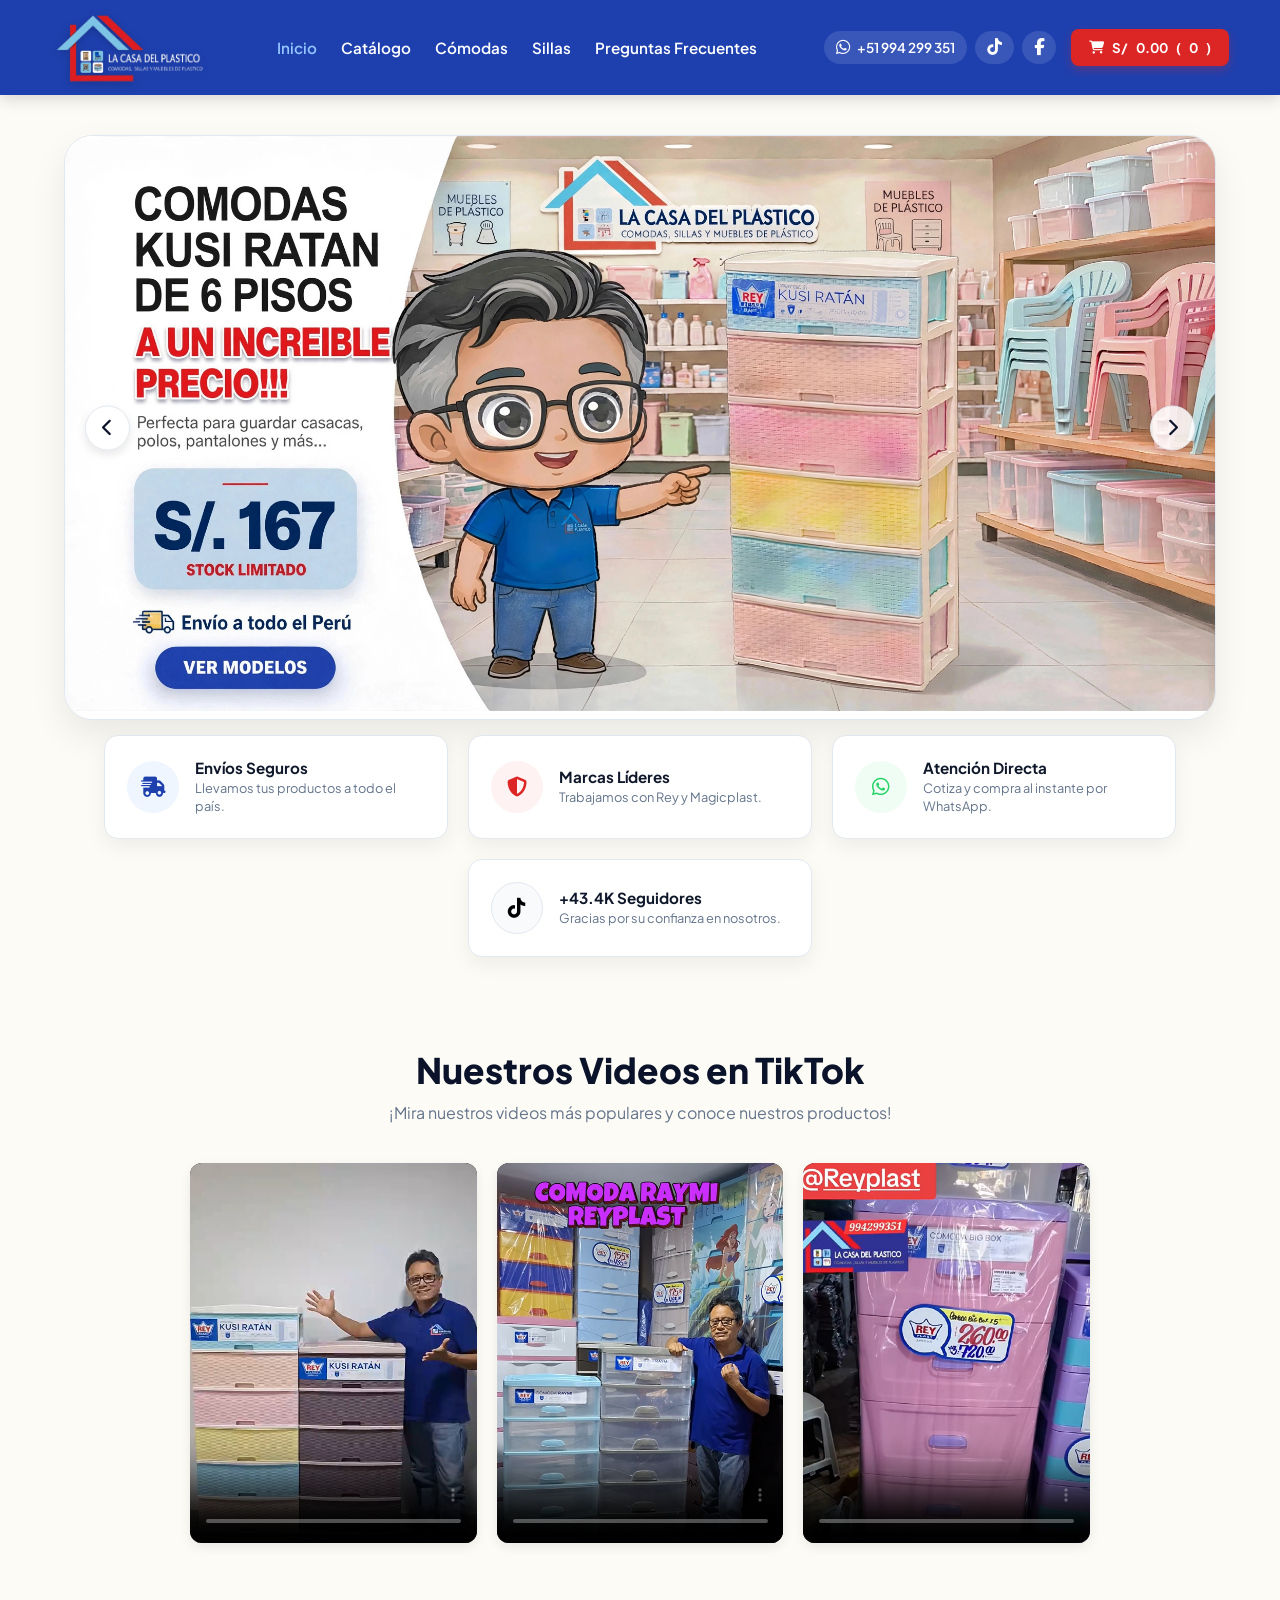
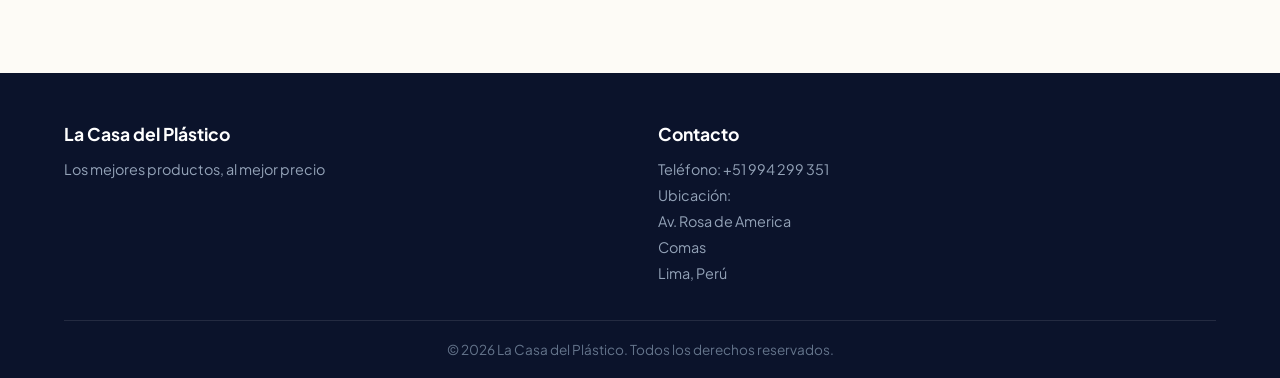
==== commit f3523186: "Listo1" ====
--- a/index.html
+++ b/index.html
@@ -731,8 +731,8 @@
     </footer>
 
     <script>
-        // --- CARRITO PERSISTENTE ---
-        let carrito = JSON.parse(localStorage.getItem('carrito_plastico')) || [];
+        // --- CARRITO EN SESIÓN (Se borra al cerrar la página) ---
+        let carrito = JSON.parse(sessionStorage.getItem('carrito_plastico')) || [];
 
         function calcularPrecioTotalItem(item) {
             let cantidadRestante = item.cantidad;
@@ -831,33 +831,46 @@
             }
 
             lista.innerHTML = carrito.map((item, index) => `
-                <div class="cart-item">
+                <div class="cart-item" style="display: flex; align-items: center; justify-content: space-between; margin-bottom: 12px; gap: 10px;">
                     <div style="flex: 1;">
                         <strong style="font-size: 0.85rem;">${item.nombre}</strong><br>
                         <span style="color: var(--rojo-acento); font-weight: 700; font-size: 0.8rem;">S/ ${calcularPrecioTotalItem(item).toFixed(2)}</span>
                     </div>
-                    <div class="qty-controls">
-                        <button class="qty-btn" onclick="cambiarCantidad(${index}, -1)">-</button>
-                        <span style="font-size: 0.85rem; font-weight: 700;">${item.cantidad}</span>
-                        <button class="qty-btn" onclick="cambiarCantidad(${index}, 1)">+</button>
+                    <div>
+                        <input type="number" min="1" value="${item.cantidad}" 
+                            onchange="actualizarCantidadInput(${index}, this.value)" 
+                            oninput="actualizarCantidadInput(${index}, this.value)"
+                            style="width: 60px; padding: 4px; text-align: center; border-radius: 6px; border: 1px solid #ccc; font-weight: 700; font-size: 0.85rem;">
                     </div>
                     <button class="btn-remove" onclick="eliminarDelCarrito(${index})"><i class="fa-solid fa-trash"></i></button>
                 </div>
             `).join('');
         }
 
-        function cambiarCantidad(index, delta) {
-            carrito[index].cantidad += delta;
-            if (carrito[index].cantidad <= 0) {
-                carrito.splice(index, 1);
+        function actualizarCantidadInput(index, nuevoValor) {
+            let cantidad = parseInt(nuevoValor);
+            if (isNaN(cantidad) || cantidad <= 0) {
+                cantidad = 1;
             }
-            localStorage.setItem('carrito_plastico', JSON.stringify(carrito));
-            actualizarCarritoUI();
+            carrito[index].cantidad = cantidad;
+            sessionStorage.setItem('carrito_plastico', JSON.stringify(carrito));
+            
+            // Actualizamos los subtotales y totales en tiempo real sin perder el foco del input
+            const totalItems = carrito.reduce((sum, item) => sum + item.cantidad, 0);
+            const totalPrecio = carrito.reduce((sum, item) => sum + calcularPrecioTotalItem(item), 0);
+            
+            const elTotalHeader = document.getElementById('cart-total-header');
+            const elCountHeader = document.getElementById('cart-count-header');
+            const elModalTotal = document.getElementById('modal-total');
+
+            if (elTotalHeader) elTotalHeader.innerText = totalPrecio.toFixed(2);
+            if (elCountHeader) elCountHeader.innerText = totalItems;
+            if (elModalTotal) elModalTotal.innerText = totalPrecio.toFixed(2);
         }
 
         function eliminarDelCarrito(index) {
             carrito.splice(index, 1);
-            localStorage.setItem('carrito_plastico', JSON.stringify(carrito));
+            sessionStorage.setItem('carrito_plastico', JSON.stringify(carrito));
             actualizarCarritoUI();
         }
 
@@ -869,42 +882,69 @@
         }
 
         function enviarPedidoWhatsApp() {
-            if (carrito.length === 0) {
-                alert("Tu carrito está vacío.");
-                return;
-            }
-
-            const nombres = document.getElementById('input-nombres')?.value.trim() || '';
-            const apellidos = document.getElementById('input-apellidos')?.value.trim() || '';
-            const dni = document.getElementById('input-dni')?.value.trim() || '';
-            const celular = document.getElementById('input-celular')?.value.trim() || '';
-            const provincia = document.getElementById('input-provincia')?.value.trim() || '';
-            const distrito = document.getElementById('input-distrito')?.value.trim() || '';
-
-            if (!nombres || !apellidos || !dni || !celular || !provincia || !distrito) {
-                alert("Por favor, completa todos tus datos personales y de ubicación para el pedido.");
-                return;
-            }
-
-            let mensaje = `*¡Nuevo Pedido - La Casa del Plástico!*%0A%0A`;
-            mensaje += `*DATOS DEL CLIENTE:*%0A`;
-            mensaje += `- Nombre: ${nombres} ${apellidos}%0A`;
-            mensaje += `- DNI: ${dni}%0A`;
-            mensaje += `- Celular: ${celular}%0A`;
-            mensaje += `- Provincia: ${provincia}%0A`;
-            mensaje += `- Distrito: ${distrito}%0A%0A`;
-            
-            mensaje += `*DETALLE DEL PEDIDO:*%0A`;
-            carrito.forEach(item => {
-                const subtotalItem = calcularPrecioTotalItem(item);
-                mensaje += `▪ ${item.nombre} | Cant: ${item.cantidad} | S/ ${subtotalItem.toFixed(2)}%0A`;
-            });
-            
-            const totalPrecio = carrito.reduce((sum, item) => sum + calcularPrecioTotalItem(item), 0);
-            mensaje += `%0A*TOTAL A PAGAR: S/ ${totalPrecio.toFixed(2)}*`;
-
-            window.open(`https://wa.me/51994299351?text=${mensaje}`, '_blank');
-        }
+    if (carrito.length === 0) {
+        alert("Tu carrito está vacío.");
+        return;
+    }
+
+    const nombres = document.getElementById('input-nombres')?.value.trim() || '';
+    const apellidos = document.getElementById('input-apellidos')?.value.trim() || '';
+    const dni = document.getElementById('input-dni')?.value.trim() || '';
+    const celular = document.getElementById('input-celular')?.value.trim() || '';
+    const provincia = document.getElementById('input-provincia')?.value.trim() || '';
+    const distrito = document.getElementById('input-distrito')?.value.trim() || '';
+
+    if (!nombres || !apellidos || !dni || !celular || !provincia || !distrito) {
+        alert("Por favor, completa todos tus datos personales y de ubicación para el pedido.");
+        return;
+    }
+
+    const totalPrecio = carrito.reduce((sum, item) => sum + calcularPrecioTotalItem(item), 0);
+
+    // 1. CREAR EL OBJETO DEL PEDIDO PARA EL ADMIN
+    let nuevoPedidoAdmin = {
+        id: Date.now(),
+        nombres: nombres,
+        apellidos: apellidos,
+        dni: dni,
+        celular: celular,
+        provincia: provincia,
+        distrito: distrito,
+        items: carrito.map(item => ({ 
+            nombre: item.nombre, 
+            cantidad: item.cantidad, 
+            subtotal: calcularPrecioTotalItem(item) 
+        })),
+        total: totalPrecio,
+        fecha: new Date().toLocaleString(),
+        estado: "pendiente"
+    };
+
+    // 2. GUARDAR EN localStorage PARA QUE EL ADMIN.HTML LO PUEDA LEER SIEMPRE
+    let listaAdmin = JSON.parse(localStorage.getItem('admin_pedidos')) || [];
+    listaAdmin.unshift(nuevoPedidoAdmin);
+    localStorage.setItem('admin_pedidos', JSON.stringify(listaAdmin));
+
+    // 3. ARMAR EL MENSAJE DE WHATSAPP
+    let mensaje = `*¡Nuevo Pedido - La Casa del Plástico!*%0A%0A`;
+    mensaje += `*DATOS DEL CLIENTE:*%0A`;
+    mensaje += `- Nombre: ${nombres} ${apellidos}%0A`;
+    mensaje += `- DNI: ${dni}%0A`;
+    mensaje += `- Celular: ${celular}%0A`;
+    mensaje += `- Provincia: ${provincia}%0A`;
+    mensaje += `- Distrito: ${distrito}%0A%0A`;
+    
+    mensaje += `*DETALLE DEL PEDIDO:*%0A`;
+    carrito.forEach(item => {
+        const subtotalItem = calcularPrecioTotalItem(item);
+        mensaje += `▪ ${item.nombre} | Cant: ${item.cantidad} | S/ ${subtotalItem.toFixed(2)}%0A`;
+    });
+    
+    mensaje += `%0A*TOTAL A PAGAR: S/ ${totalPrecio.toFixed(2)}*`;
+
+    // 4. ABRIR WHATSAPP
+    window.open(`https://wa.me/51994299351?text=${mensaje}`, '_blank');
+}
 
         document.addEventListener('DOMContentLoaded', () => {
             actualizarCarritoUI();
